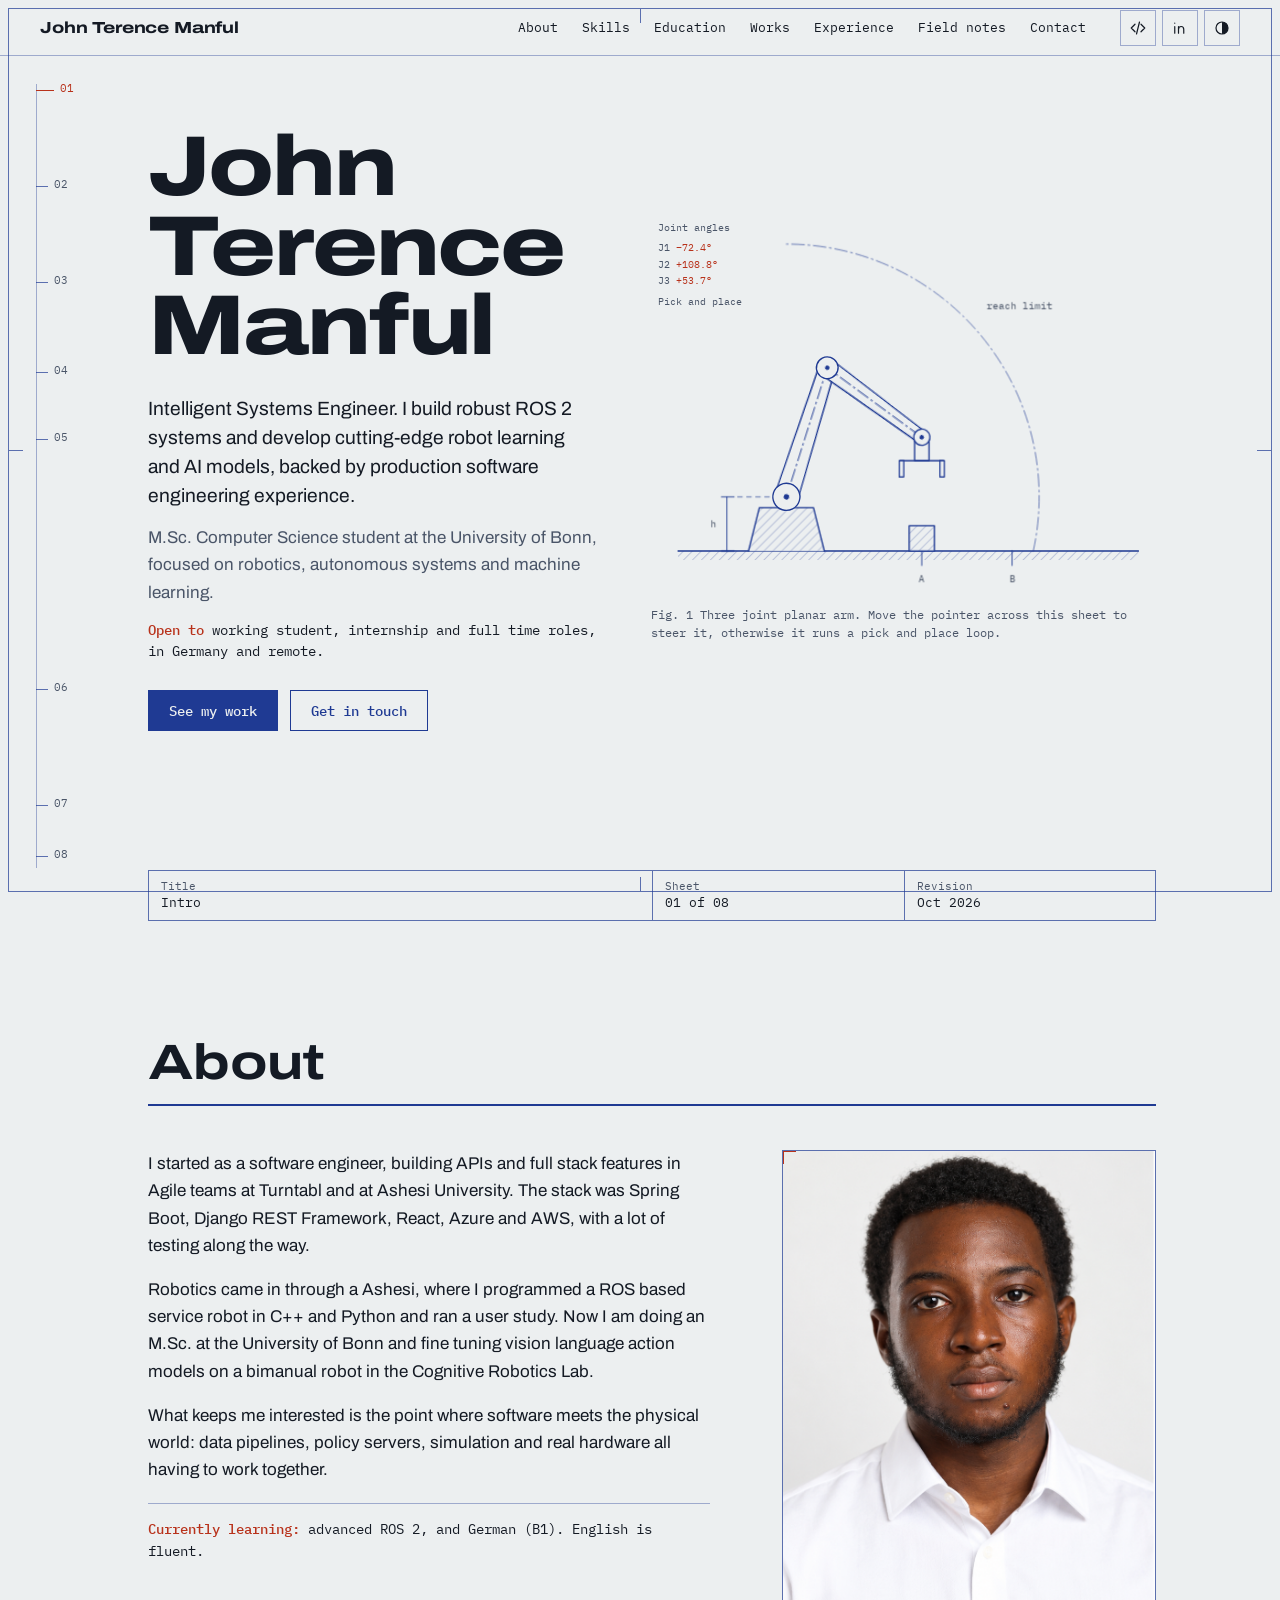
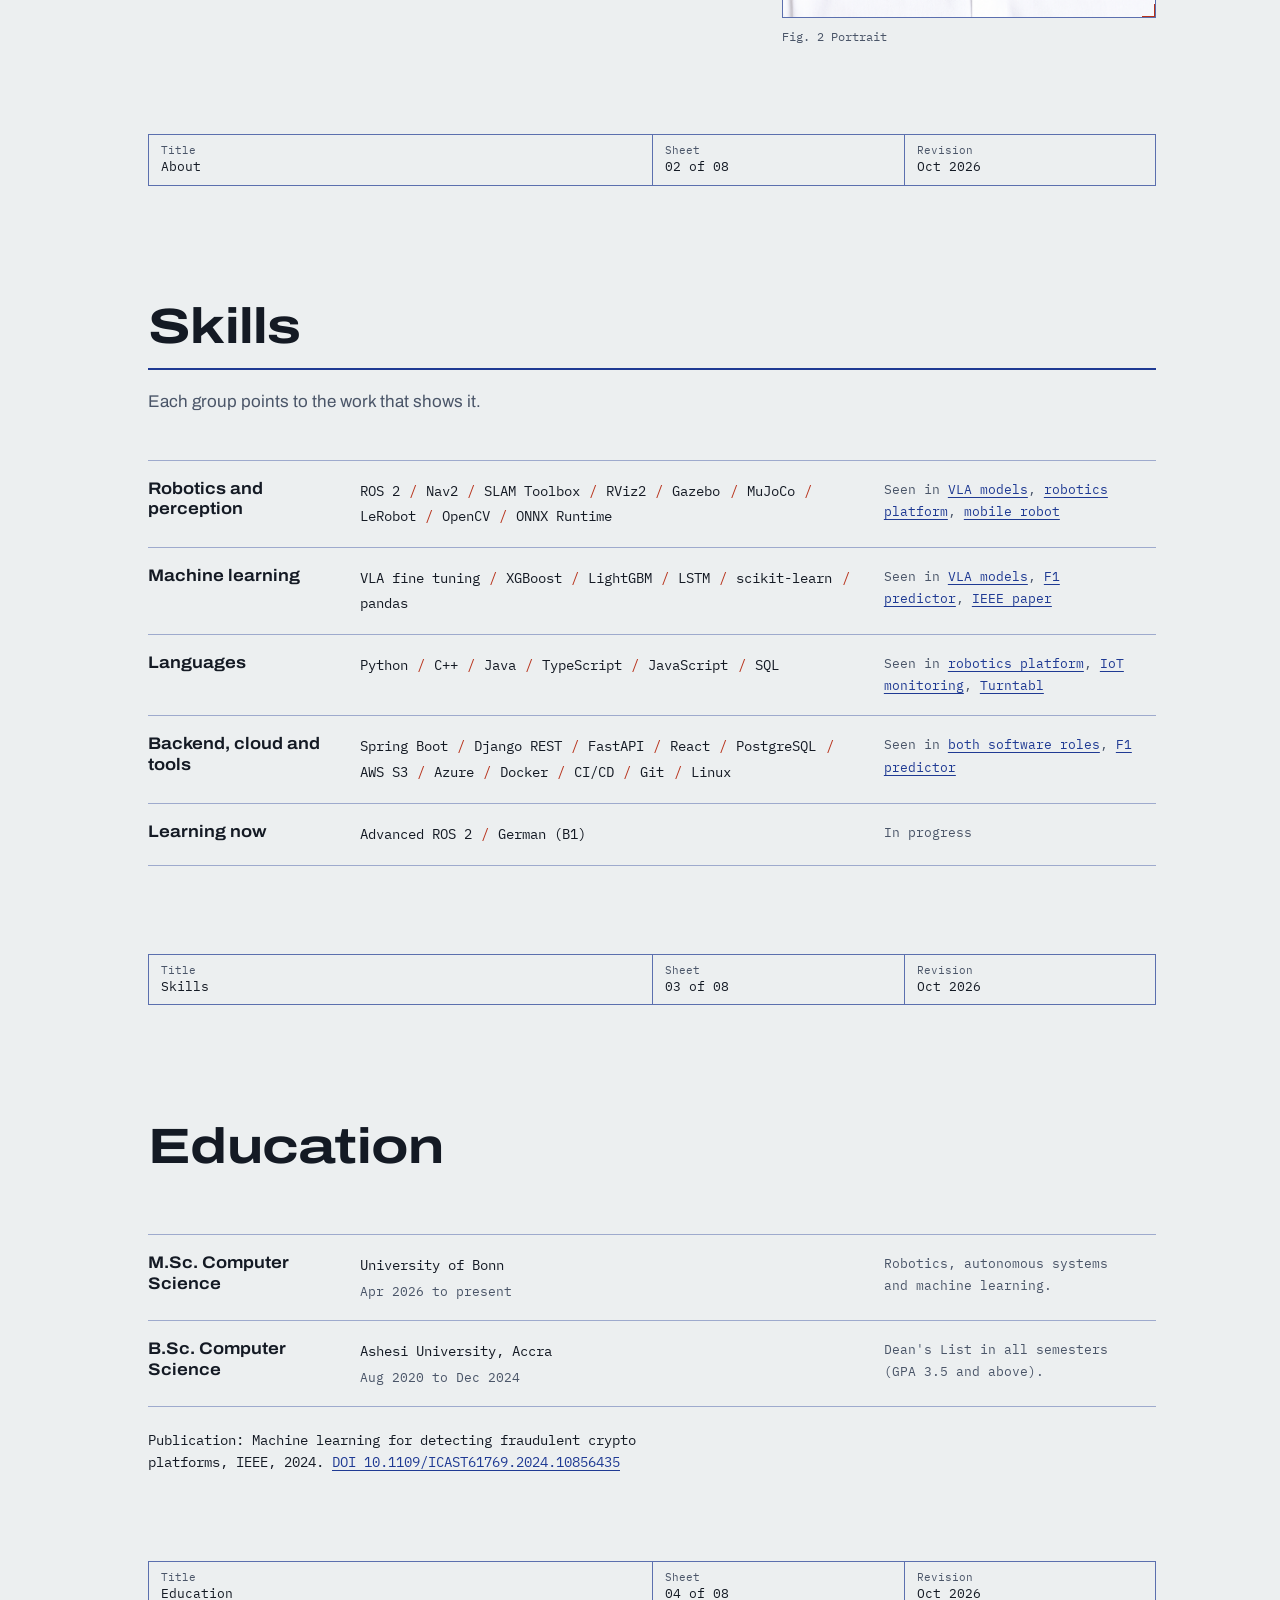
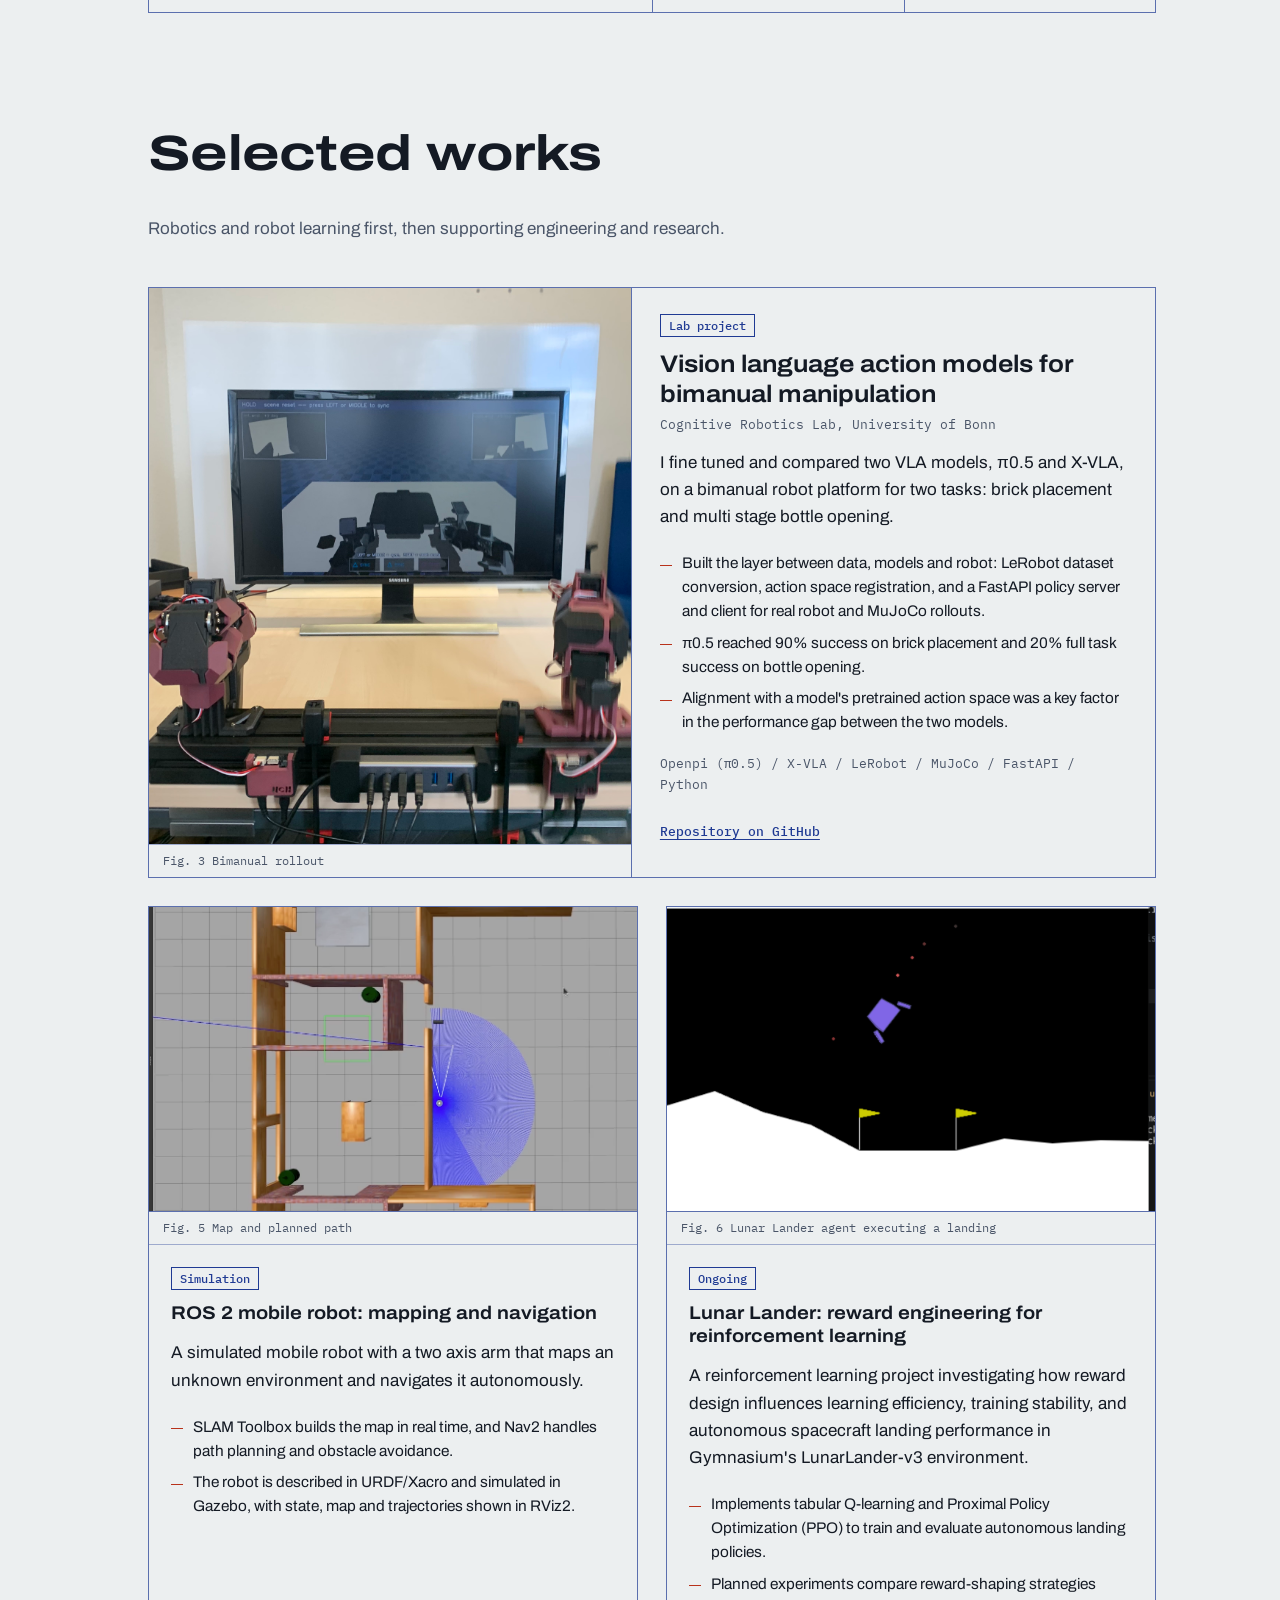
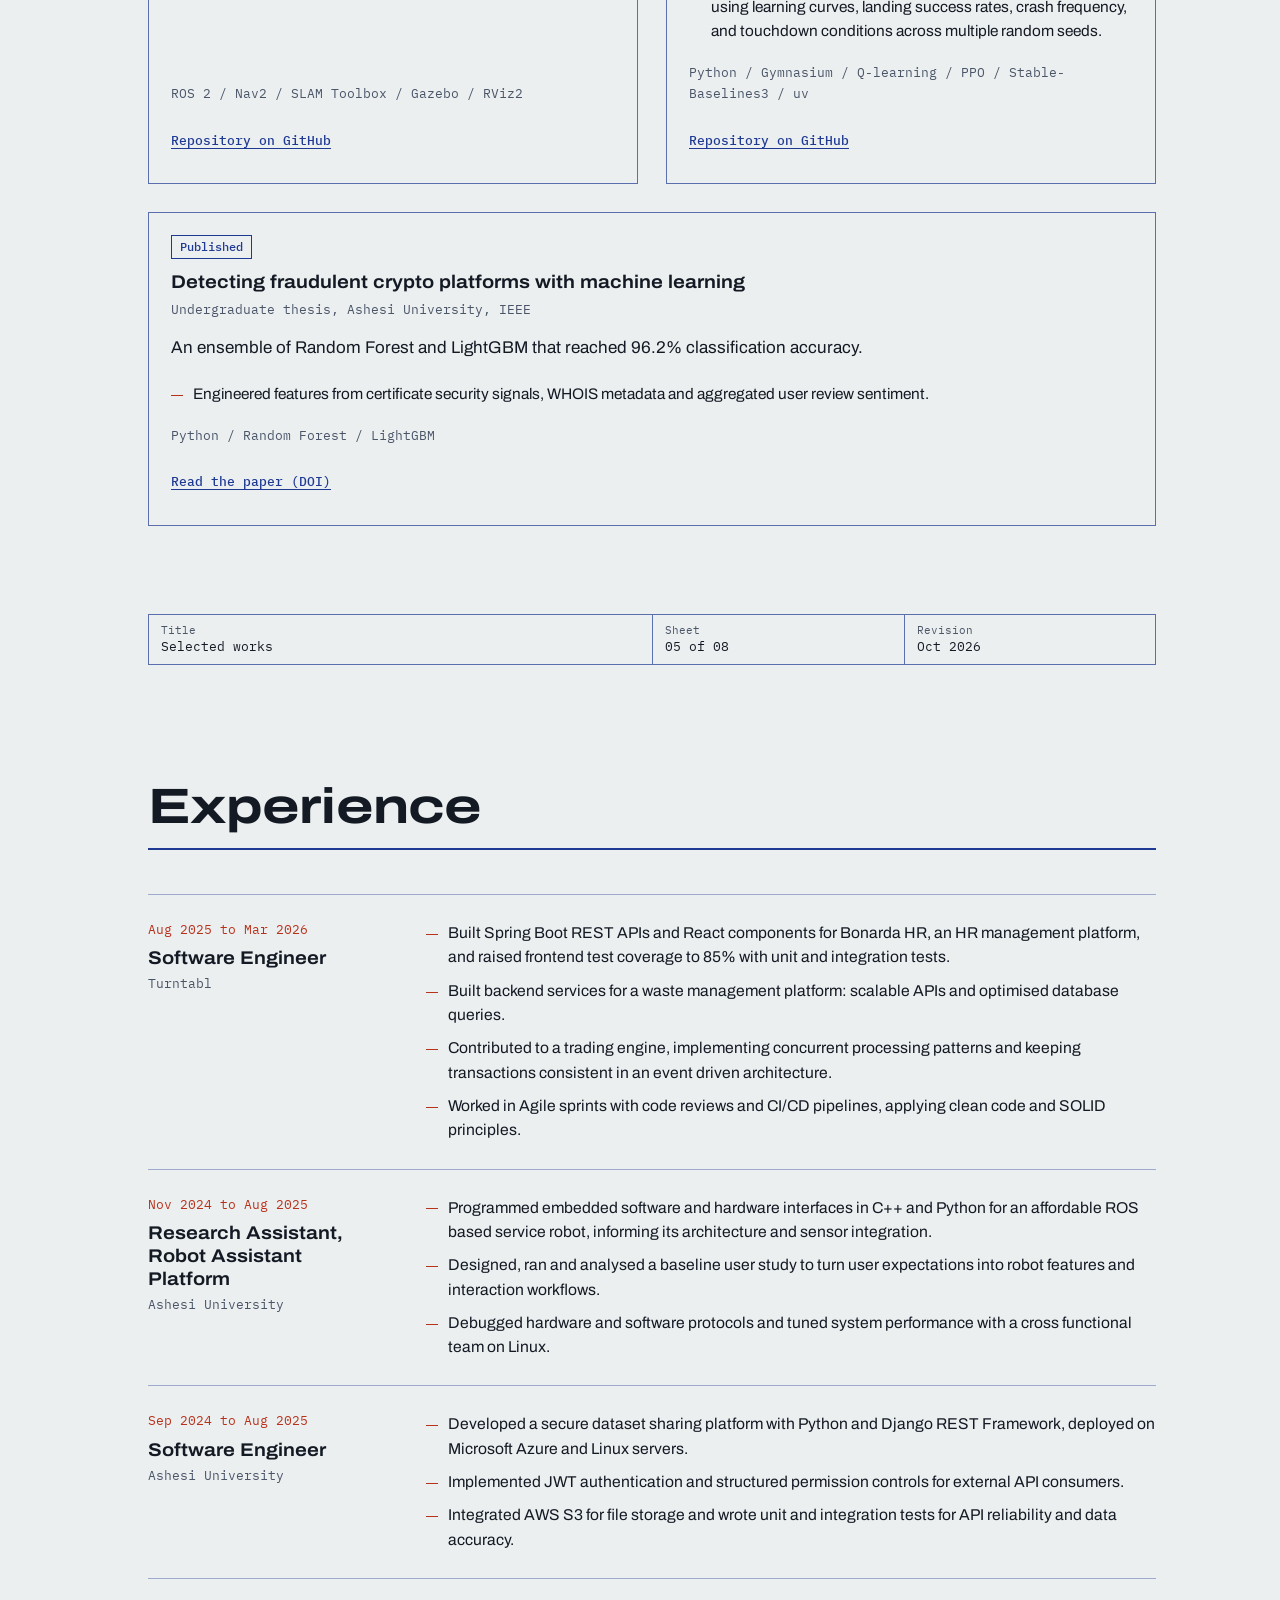
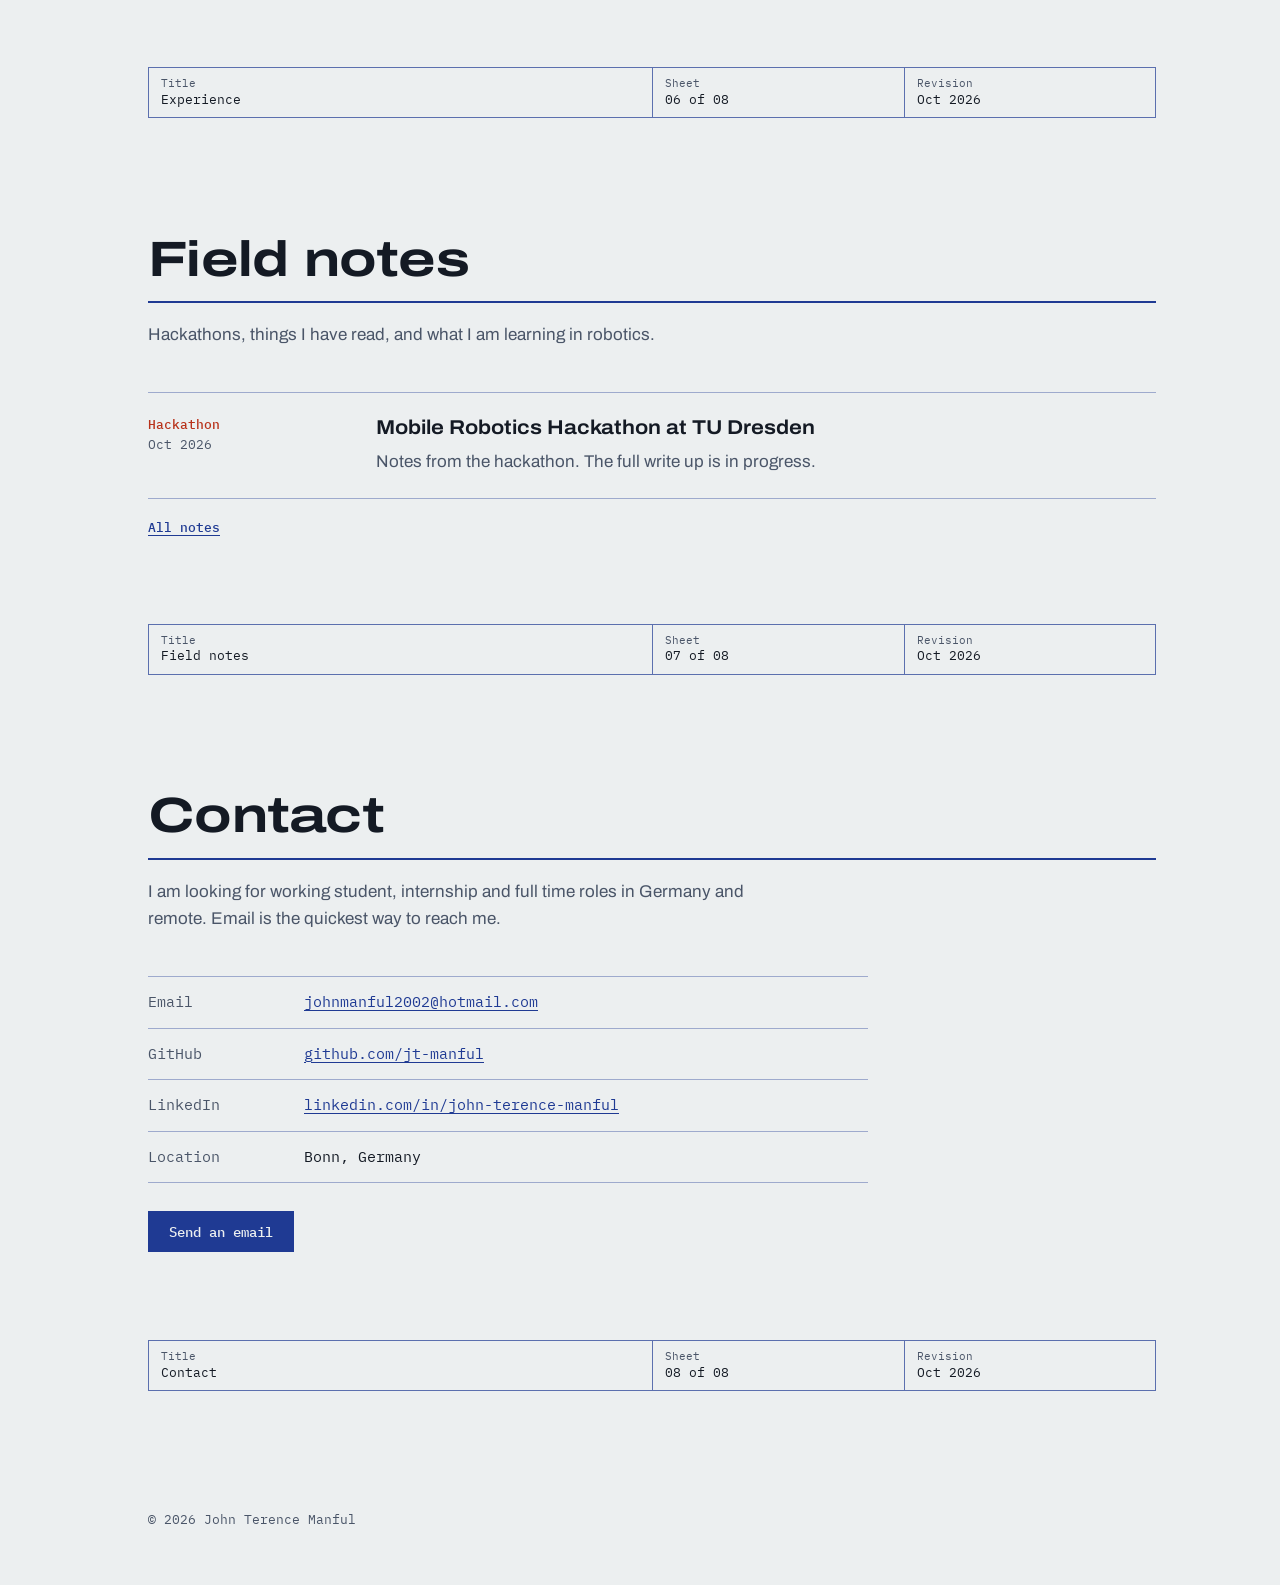
==== index.html @ 6f0b3af7 "Add field notes and related resources - Create index.html for field notes overview - Add tu-dresden-" ====
<!doctype html>
<html lang="en">
<head>
  <meta charset="utf-8">
  <meta name="viewport" content="width=device-width, initial-scale=1">
  <title>John Terence Manful | Software engineer moving into robotics</title>
  <meta name="description" content="Software engineer moving into robotics: ROS 2, robot learning and production backends. M.Sc. Computer Science student at the University of Bonn.">
  <meta name="author" content="John Terence Manful">
  <meta name="color-scheme" content="light dark">
  <meta name="theme-color" content="#ECEFF0" media="(prefers-color-scheme: light)">
  <meta name="theme-color" content="#0C2A4D" media="(prefers-color-scheme: dark)">
  <link rel="canonical" href="https://jt-manful.github.io/">

  <meta property="og:type" content="website">
  <meta property="og:site_name" content="John Terence Manful">
  <meta property="og:title" content="John Terence Manful | Software engineer moving into robotics">
  <meta property="og:description" content="ROS 2, robot learning and production backends. M.Sc. Computer Science student at the University of Bonn. Open to working student, internship and full time roles.">
  <meta property="og:url" content="https://jt-manful.github.io/">
  <meta property="og:image" content="https://jt-manful.github.io/assets/img/og-image.png">
  <meta property="og:image:width" content="1200">
  <meta property="og:image:height" content="630">
  <meta property="og:image:alt" content="John Terence Manful: software engineer moving into robotics, drawn as a blueprint sheet with a robot arm">
  <meta name="twitter:card" content="summary_large_image">

  <link rel="icon" href="assets/img/favicon.svg" type="image/svg+xml">
  <link rel="apple-touch-icon" href="assets/img/apple-touch-icon.png">
  <link rel="preload" href="assets/fonts/archivo-var.woff2" as="font" type="font/woff2" crossorigin>
  <link rel="preload" href="assets/fonts/plex-mono-400.woff2" as="font" type="font/woff2" crossorigin>
  <link rel="stylesheet" href="assets/css/styles.css">

  <script>
    /* Runs before first paint: apply the saved theme and flag that JavaScript is available. */
    (function () {
      var r = document.documentElement;
      r.classList.add('js');
      try {
        var t = localStorage.getItem('theme');
        if (t === 'light' || t === 'dark') r.setAttribute('data-theme', t);
      } catch (e) {}
    })();
  </script>

  <script type="application/ld+json">
  {
    "@context": "https://schema.org",
    "@type": "Person",
    "name": "John Terence Manful",
    "url": "https://jt-manful.github.io/",
    "jobTitle": "Software engineer",
    "affiliation": { "@type": "CollegeOrUniversity", "name": "University of Bonn" },
    "sameAs": [
      "https://github.com/jt-manful",
      "https://www.linkedin.com/in/john-terence-manful"
    ]
  }
  </script>
</head>
<body>
  <a class="skip-link" href="#main">Skip to content</a>

  <!-- Drawing sheet border with centring marks -->
  <div class="frame" aria-hidden="true"><i></i><i></i><i></i><i></i></div>

  <header class="site-header" id="site-header">
    <div class="header-inner">
      <a class="brand" href="#top">John Terence Manful</a>

      <nav class="nav" id="site-nav" aria-label="Main">
        <a href="#about">About</a>
        <a href="#skills">Skills</a>
        <a href="#education">Education</a>
        <a href="#works">Works</a>
        <a href="#experience">Experience</a>
        <a href="#notes">Field notes</a>
        <a href="#contact">Contact</a>
      </nav>

      <div class="header-tools">
        <a class="icon-btn" href="https://github.com/jt-manful" aria-label="GitHub profile" title="GitHub">
          <svg viewBox="0 0 24 24" aria-hidden="true"><path d="M8 7l-5 5 5 5M16 7l5 5-5 5M14 4l-4 16"/></svg>
        </a>
        <a class="icon-btn" href="https://www.linkedin.com/in/john-terence-manful" aria-label="LinkedIn profile" title="LinkedIn">
          <svg viewBox="0 0 24 24" aria-hidden="true"><path d="M5 10v9M5 5.5v.01M10 19v-9M10 14c0-2.5 1.6-4 3.6-4S17 11.4 17 14v5"/></svg>
        </a>
        <button class="icon-btn theme-btn" type="button" data-theme-toggle aria-label="Switch theme" title="Switch theme">
          <svg viewBox="0 0 24 24" aria-hidden="true"><circle cx="12" cy="12" r="8"/><path class="solid" d="M12 4a8 8 0 0 1 0 16z"/></svg>
        </button>
        <button class="icon-btn menu-btn" type="button" data-menu-toggle aria-controls="site-nav" aria-expanded="false" aria-label="Menu">
          <svg viewBox="0 0 24 24" aria-hidden="true"><path d="M4 7h16M4 12h16M4 17h16"/></svg>
        </button>
      </div>
    </div>
  </header>

  <!-- Scroll progress. Ticks are added by main.js, one per sheet. -->
  <div class="progress" aria-hidden="true"><span class="progress-fill"></span></div>

  <div class="wrap">
    <main id="main">

      <!-- ===================== SHEET 01: INTRO ===================== -->
      <section class="sheet hero" id="top" aria-labelledby="intro-h" data-sheet="Intro">
        <div class="hero-copy">
          <h1 id="intro-h"><span>John</span><span>Terence</span><span>Manful</span></h1>
          <p class="lead">Intelligent Systems Engineer. I build robust ROS 2 systems and develop cutting-edge robot learning and AI models, backed by production software engineering experience.</p>
          <p class="meta">M.Sc. Computer Science student at the University of Bonn, focused on robotics, autonomous systems and machine learning.</p>
          <p class="availability"><strong>Open to</strong> working student, internship and full time roles, in Germany and remote.</p>
          <div class="btn-row">
            <a class="btn btn-primary" href="#works"><span>See my work</span></a>
            <a class="btn btn-secondary" href="#contact"><span>Get in touch</span></a>
          </div>
        </div>

        <figure class="arm-fig">
          <svg class="arm" data-arm viewBox="0 50 560 420" role="img" aria-labelledby="arm-title">
            <title id="arm-title">Line drawing of a three joint robot arm picking up a small block and placing it a short distance away</title>
            <defs>
              <pattern id="hatch" width="7" height="7" patternUnits="userSpaceOnUse" patternTransform="rotate(45)">
                <line x1="0" y1="0" x2="0" y2="7" class="hatchline"/>
              </pattern>
            </defs>

            <!-- ground and base -->
            <path class="ln draw" pathLength="1" style="--d:.0s" d="M30 420 H540"/>
            <rect class="hatchfill fade" style="--d:1.2s" x="30" y="420" width="510" height="10"/>
            <path class="ln fillbg draw" pathLength="1" style="--d:.2s" d="M108 420 L120 372 L180 372 L192 420"/>
            <path class="hatchfill fade" style="--d:1.2s" d="M108 420 L120 372 L180 372 L192 420 Z"/>

            <!-- dimensions: joint height, reach limit, pick and place marks -->
            <g class="fade" style="--d:1.3s">
              <path class="ln thin" d="M84 360 V420 M78 360 H92 M78 420 H92"/>
              <path class="ln thin dash" d="M96 360 H134"/>
              <text x="72" y="394" text-anchor="end">h</text>
              <path class="ln thin dashdot" d="M423.5 420 A280 280 0 0 0 150 80"/>
              <text x="372" y="152">reach limit</text>
              <path class="ln thin" d="M300 420 V436 M400 420 V436"/>
              <text x="300" y="454" text-anchor="middle">A</text>
              <text x="400" y="454" text-anchor="middle">B</text>
            </g>

            <!-- the block being moved -->
            <g id="block" class="fade" style="--d:1.2s" transform="translate(300 406)">
              <rect class="ln fillbg" x="-14" y="-14" width="28" height="28"/>
              <rect class="hatchfill" x="-14" y="-14" width="28" height="28"/>
            </g>

            <!-- the arm: joint 1 at the base, joint 2 at the elbow, joint 3 at the wrist -->
            <g id="j1" transform="translate(150 360) rotate(-72.44)">
              <path class="ln fillbg draw" pathLength="1" style="--d:.5s" d="M0 -13 L150 -9 L150 9 L0 13 Z"/>
              <path class="ln thin dashdot fade" style="--d:1.3s" d="M-6 0 H156"/>
              <g id="j2" transform="translate(150 0) rotate(108.76)">
                <path class="ln fillbg draw" pathLength="1" style="--d:.8s" d="M0 -10 L130 -7 L130 7 L0 10 Z"/>
                <path class="ln thin dashdot fade" style="--d:1.3s" d="M-6 0 H136"/>
                <g id="j3" transform="translate(130 0) rotate(53.67)">
                  <path class="ln fillbg draw" pathLength="1" style="--d:1.0s" d="M0 -8 L26 -8 L26 8 L0 8 Z"/>
                  <path class="ln draw" pathLength="1" style="--d:1.1s" d="M26 -24 V24"/>
                  <g id="finger-l" class="fade" style="--d:1.2s" transform="translate(26 -20)"><path class="ln fillbg" d="M0 -5 H18 V0 H0 Z"/></g>
                  <g id="finger-r" class="fade" style="--d:1.2s" transform="translate(26 20)"><path class="ln fillbg" d="M0 0 H18 V5 H0 Z"/></g>
                </g>
                <circle class="ln fillbg draw" pathLength="1" style="--d:1.0s" cx="130" cy="0" r="9"/>
                <circle class="pinhead fade" style="--d:1.3s" cx="130" cy="0" r="2.5" fill="currentColor"/>
              </g>
              <circle class="ln fillbg draw" pathLength="1" style="--d:.9s" cx="150" cy="0" r="12"/>
              <circle class="pinhead fade" style="--d:1.3s" cx="150" cy="0" r="2.5" fill="currentColor"/>
              <circle class="ln fillbg draw" pathLength="1" style="--d:.6s" cx="0" cy="0" r="15"/>
              <circle class="pinhead fade" style="--d:1.3s" cx="0" cy="0" r="3" fill="currentColor"/>
            </g>

            <!-- pointer target, shown only while the arm follows the pointer -->
            <g id="target" transform="translate(300 330)">
              <circle class="ln" r="7"/>
              <path class="ln" d="M-14 0 H-4 M4 0 H14 M0 -14 V-4 M0 4 V14"/>
            </g>

            <!-- live joint angle readout -->
            <g class="fade" style="--d:1.5s">
              <text x="8" y="66">Joint angles</text>
              <text x="8" y="88">J1 <tspan class="val" id="r1">&#8722;72.4&#176;</tspan></text>
              <text x="8" y="106">J2 <tspan class="val" id="r2">+108.8&#176;</tspan></text>
              <text x="8" y="124">J3 <tspan class="val" id="r3">+53.7&#176;</tspan></text>
              <text x="8" y="148" id="rmode">Pick and place</text>
            </g>
          </svg>
          <figcaption>Fig. 1 Three joint planar arm. Move the pointer across this sheet to steer it, otherwise it runs a pick and place loop.</figcaption>
        </figure>

        <div class="titleblock" aria-hidden="true" style="grid-column:1 / -1">
          <div><small>Title</small>Intro</div><div><small>Sheet</small>01 of 08</div><div><small>Revision</small>Oct 2026</div>
        </div>
      </section>

      <!-- ===================== SHEET 02: ABOUT ===================== -->
      <section class="sheet" id="about" aria-labelledby="about-h" data-sheet="About">
        <div class="sheet-head"><h2 id="about-h">About</h2></div>
        <div class="about-grid">
          <div class="about-text">
            <!-- TODO: read these paragraphs aloud and rewrite anything that does not sound like you. -->
            <p>I started as a software engineer, building APIs and full stack features in Agile teams at Turntabl and at Ashesi University. The stack was Spring Boot, Django REST Framework, React, Azure and AWS, with a lot of testing along the way.</p>
            <p>Robotics came in through a Ashesi, where I programmed a ROS based service robot in C++ and Python and ran a user study. Now I am doing an M.Sc. at the University of Bonn and fine tuning vision language action models on a bimanual robot in the Cognitive Robotics Lab.</p>
            <p>What keeps me interested is the point where software meets the physical world: data pipelines, policy servers, simulation and real hardware all having to work together.</p>
            <p class="learning"><strong>Currently learning:</strong> advanced ROS 2, and German (B1). English is fluent.</p>
          </div>
          <figure class="fig portrait">
            <div class="fig-frame">
              <svg class="ph" aria-hidden="true" preserveAspectRatio="none" viewBox="0 0 100 125"><line x1="0" y1="0" x2="100" y2="125" vector-effect="non-scaling-stroke"/><line x1="100" y1="0" x2="0" y2="125" vector-effect="non-scaling-stroke"/></svg>
              <span class="ph-label">Photo pending</span>
              <!-- TODO: add your photo at assets/img/portrait.jpg (about 800x1000) and write a real alt text. -->
              <img src="assets/media/profile.png" alt="Portrait of John Terence Manful" width="800" height="1000" loading="lazy" onerror="this.classList.add('is-missing')">
            </div>
            <figcaption class="fig-cap">Fig. 2 Portrait</figcaption>
          </figure>
        </div>
        <div class="titleblock" aria-hidden="true">
          <div><small>Title</small>About</div><div><small>Sheet</small>02 of 08</div><div><small>Revision</small>Oct 2026</div>
        </div>
      </section>

      <!-- ===================== SHEET 03: SKILLS ===================== -->
      <section class="sheet" id="skills" aria-labelledby="skills-h" data-sheet="Skills">
        <div class="sheet-head">
          <h2 id="skills-h">Skills</h2>
          <p class="lede">Each group points to the work that shows it.</p>
        </div>
        <!-- TODO: Redis, microservices, Azure IoT and AWS IoT are on your CV but not tied to a project here. Add them back once you can point to where you used them. -->
        <table class="table">
          <caption class="visually-hidden">Skills grouped by area, with the projects that show them</caption>
          <thead class="visually-hidden"><tr><th scope="col">Area</th><th scope="col">Skills</th><th scope="col">Seen in</th></tr></thead>
          <tbody>
            <tr>
              <th scope="row"><h3>Robotics and perception</h3></th>
              <td class="items"><ul class="slashes"><li>ROS 2</li><li>Nav2</li><li>SLAM Toolbox</li><li>RViz2</li><li>Gazebo</li><li>MuJoCo</li><li>LeRobot</li><li>OpenCV</li><li>ONNX Runtime</li></ul></td>
              <td class="seen">Seen in <a href="#work-vla">VLA models</a>, <a href="#work-platform">robotics platform</a>, <a href="#work-nav">mobile robot</a></td>
            </tr>
            <tr>
              <th scope="row"><h3>Machine learning</h3></th>
              <td class="items"><ul class="slashes"><li>VLA fine tuning</li><li>XGBoost</li><li>LightGBM</li><li>LSTM</li><li>scikit-learn</li><li>pandas</li></ul></td>
              <td class="seen">Seen in <a href="#work-vla">VLA models</a>, <a href="#work-f1">F1 predictor</a>, <a href="#work-paper">IEEE paper</a></td>
            </tr>
            <tr>
              <th scope="row"><h3>Languages</h3></th>
              <td class="items"><ul class="slashes"><li>Python</li><li>C++</li><li>Java</li><li>TypeScript</li><li>JavaScript</li><li>SQL</li></ul></td>
              <td class="seen">Seen in <a href="#work-platform">robotics platform</a>, <a href="#work-iot">IoT monitoring</a>, <a href="#experience">Turntabl</a></td>
            </tr>
            <tr>
              <th scope="row"><h3>Backend, cloud and tools</h3></th>
              <td class="items"><ul class="slashes"><li>Spring Boot</li><li>Django REST</li><li>FastAPI</li><li>React</li><li>PostgreSQL</li><li>AWS S3</li><li>Azure</li><li>Docker</li><li>CI/CD</li><li>Git</li><li>Linux</li></ul></td>
              <td class="seen">Seen in <a href="#experience">both software roles</a>, <a href="#work-f1">F1 predictor</a></td>
            </tr>
            <tr>
              <th scope="row"><h3>Learning now</h3></th>
              <td class="items"><ul class="slashes"><li>Advanced ROS 2</li><li>German (B1)</li></ul></td>
              <td class="seen">In progress</td>
            </tr>
          </tbody>
        </table>
        <div class="titleblock" aria-hidden="true">
          <div><small>Title</small>Skills</div><div><small>Sheet</small>03 of 08</div><div><small>Revision</small>Oct 2026</div>
        </div>
      </section>

      <!-- ===================== SHEET 04: EDUCATION ===================== -->
      <section class="sheet" id="education" aria-labelledby="edu-h" data-sheet="Education">
        <div class="sheet-head"><h2 id="edu-h">Education</h2></div>
        <table class="table">
          <caption class="visually-hidden">Degrees, institutions and dates</caption>
          <thead class="visually-hidden"><tr><th scope="col">Degree</th><th scope="col">Institution and dates</th><th scope="col">Detail</th></tr></thead>
          <tbody>
            <tr>
              <th scope="row"><h3>M.Sc. Computer Science</h3></th>
              <td class="items">University of Bonn<p class="sub">Apr 2026 to present</p></td>
              <td class="seen">Robotics, autonomous systems and machine learning.</td>
            </tr>
            <tr>
              <th scope="row"><h3>B.Sc. Computer Science</h3></th>
              <td class="items">Ashesi University, Accra<p class="sub">Aug 2020 to Dec 2024</p></td>
              <td class="seen">Dean's List in all semesters (GPA 3.5 and above).</td>
            </tr>
          </tbody>
        </table>
        <!-- TODO: confirm the year and the exact paper title; the DOI looks like an IEEE conference paper (ICAST 2024) while the CV says journal. -->
        <p class="table-note">Publication: Machine learning for detecting fraudulent crypto platforms, IEEE, 2024. <a href="https://doi.org/10.1109/ICAST61769.2024.10856435">DOI 10.1109/ICAST61769.2024.10856435</a></p>
        <div class="titleblock" aria-hidden="true">
          <div><small>Title</small>Education</div><div><small>Sheet</small>04 of 08</div><div><small>Revision</small>Oct 2026</div>
        </div>
      </section>

      <!-- ===================== SHEET 05: SELECTED WORKS ===================== -->
      <section class="sheet" id="works" aria-labelledby="works-h" data-sheet="Works">
        <div class="sheet-head">
          <h2 id="works-h">Selected works</h2>
          <p class="lede">Robotics and robot learning first, then supporting engineering and research.</p>
        </div>

        <div class="works">

          <!-- Fig. 3: VLA project (featured) -->
          <article class="card card--featured" id="work-vla">
            <figure class="fig">
              <div class="fig-frame">
                <svg class="ph" aria-hidden="true" preserveAspectRatio="none" viewBox="0 0 160 100"><line x1="0" y1="0" x2="160" y2="100" vector-effect="non-scaling-stroke"/><line x1="160" y1="0" x2="0" y2="100" vector-effect="non-scaling-stroke"/></svg>
              <span class="ph-label">Image pending</span>
                <!-- TODO: add assets/media/vla-cover.jpg (1600x1000), a photo or frame from a rollout. -->
                <img src="assets/media/setup.jpeg" alt="Bimanual robot manipulating objects during a policy rollout" width="1600" height="1000" loading="lazy" onerror="this.classList.add('is-missing')">
              </div>
              <figcaption class="fig-cap">Fig. 3 Bimanual rollout</figcaption>
            </figure>
            <div class="card-body">
              <span class="status">Lab project</span> <!-- TODO: change to Completed or Ongoing once you have decided -->
              <h3>Vision language action models for bimanual manipulation</h3>
              <p class="context">Cognitive Robotics Lab, University of Bonn</p>
              <p class="summary">I fine tuned and compared two VLA models, π0.5 and X-VLA, on a bimanual robot platform for two tasks: brick placement and multi stage bottle opening.</p>
              <ul class="facts">
                <li>Built the layer between data, models and robot: LeRobot dataset conversion, action space registration, and a FastAPI policy server and client for real robot and MuJoCo rollouts.</li>
                <!-- TODO: add the number of trials behind these success rates; a technical reader will ask. -->
                <li>π0.5 reached 90% success on brick placement and 20% full task success on bottle opening.</li>
                <li>Alignment with a model's pretrained action space was a key factor in the performance gap between the two models.</li>
              </ul>
              <p class="tech">Openpi (π0.5) / X-VLA / LeRobot / MuJoCo / FastAPI / Python</p>
              <p class="links"><a href="https://github.com/jt-manful/vla-for-opening-milk">Repository on GitHub</a></p>
            </div>
          </article>

          <!-- Fig. 4: Autonomous Robotics and AI Platform -->
          <!-- <article class="card" id="work-platform">
            <figure class="fig">
              <div class="fig-frame">
                <svg class="ph" aria-hidden="true" preserveAspectRatio="none" viewBox="0 0 160 100"><line x1="0" y1="0" x2="160" y2="100" vector-effect="non-scaling-stroke"/><line x1="160" y1="0" x2="0" y2="100" vector-effect="non-scaling-stroke"/></svg>
              <span class="ph-label">Image pending</span>
                <img src="assets/media/platform-cover.jpg" alt="Object detections visualised in RViz2" width="1600" height="1000" loading="lazy" onerror="this.classList.add('is-missing')">
              </div>
              <figcaption class="fig-cap">Fig. 4 Detections in RViz2</figcaption>
            </figure>
            <div class="card-body">
              <span class="status">Ongoing</span>
              <h3>Autonomous Robotics and AI Platform</h3>
              <p class="summary">A ROS 2 Jazzy workspace I am growing step by step, from computer vision towards navigation, manipulation and task planning.</p>
              <ul class="facts">
                <li>Perception pipeline combining OpenCV and ONNX Runtime for object detection, publishing standard <code>vision_msgs</code> for downstream nodes.</li>
                <li>Reproducible Docker and dev container setup with colcon, RViz2 and Git.</li>
              </ul>
              <p class="tech">ROS 2 Jazzy / C++ / OpenCV / ONNX Runtime / Docker</p>
              <p class="links"><a href="https://github.com/jt-manful/Automous-Robot-and-AI-Platform">Repository on GitHub</a></p>
            </div>
          </article> -->

          <!-- Fig. 5: ROS 2 mobile robot -->
          <article class="card" id="work-nav">
            <figure class="fig">
              <div class="fig-frame">
                <svg class="ph" aria-hidden="true" preserveAspectRatio="none" viewBox="0 0 160 100"><line x1="0" y1="0" x2="160" y2="100" vector-effect="non-scaling-stroke"/><line x1="160" y1="0" x2="0" y2="100" vector-effect="non-scaling-stroke"/></svg>
              <span class="ph-label">Image pending</span>
                <!-- TODO: add assets/media/nav-sim-cover.jpg, an RViz2 map with a planned path. -->
                <img src="assets/media/nav-sim-cover.jpg" alt="RViz2 showing a map being built and a planned path" width="1600" height="1000" loading="lazy" onerror="this.classList.add('is-missing')">
              </div>
              <figcaption class="fig-cap">Fig. 5 Map and planned path</figcaption>
            </figure>
            <div class="card-body">
              <span class="status">Simulation</span> <!-- TODO: confirm status -->
              <h3>ROS 2 mobile robot: mapping and navigation</h3>
              <p class="summary">A simulated mobile robot with a two axis arm that maps an unknown environment and navigates it autonomously.</p>
              <ul class="facts">
                <li>SLAM Toolbox builds the map in real time, and Nav2 handles path planning and obstacle avoidance.</li>
                <li>The robot is described in URDF/Xacro and simulated in Gazebo, with state, map and trajectories shown in RViz2.</li>
              </ul>
              <p class="tech">ROS 2 / Nav2 / SLAM Toolbox / Gazebo / RViz2</p>
              <p class="links"><a href="https://github.com/jt-manful/ros2-mobile-robot">Repository on GitHub</a></p>
            </div>
          </article>


          <!-- Fig. 6: Lunar Lander reinforcement learning -->
          <article class="card" id="lunar-lander">
            <figure class="fig">
              <div class="fig-frame">
                <video
                  src="assets/media/lunar-lander-landing.mp4"
                  autoplay
                  muted
                  loop
                  playsinline
                  preload="metadata"
                  aria-label="Reinforcement learning agent controlling a lunar lander during a successful landing"
                  poster="assets/media/lunar-lander-cover.png">
                </video>
              </div>
              <figcaption class="fig-cap">
                Fig. 6 Lunar Lander agent executing a landing
              </figcaption>
            </figure>
            <div class="card-body">
              <span class="status">Ongoing</span>
              <h3>Lunar Lander: reward engineering for reinforcement learning</h3>
              <p class="summary">A reinforcement learning project investigating how reward design influences learning efficiency, training stability, and autonomous spacecraft landing performance in Gymnasium's LunarLander-v3 environment.</p>
              <ul class="facts">
                <li>Implements tabular Q-learning and Proximal Policy Optimization (PPO) to train and evaluate autonomous landing policies.</li>
                <li>Planned experiments compare reward-shaping strategies using learning curves, landing success rates, crash frequency, and touchdown conditions across multiple random seeds.</li>
              </ul>
              <p class="tech">Python / Gymnasium / Q-learning / PPO / Stable-Baselines3 / uv</p>
              <p class="links"><a href="https://github.com/jt-manful/lunar-lander">Repository on GitHub</a></p>
            </div>
          </article>


          <!-- Fig. 6: Smart IoT -->
          <!-- <article class="card" id="work-iot">
            <figure class="fig">
              <div class="fig-frame">
                <svg class="ph" aria-hidden="true" preserveAspectRatio="none" viewBox="0 0 160 100"><line x1="0" y1="0" x2="160" y2="100" vector-effect="non-scaling-stroke"/><line x1="160" y1="0" x2="0" y2="100" vector-effect="non-scaling-stroke"/></svg>
              <span class="ph-label">Image pending</span> -->
                <!-- TODO: add assets/media/iot-cover.jpg, a photo of the ESP32 nodes or the web portal. -->
                <!-- <img src="assets/media/iot-cover.jpg" alt="ESP32 sensor nodes and the web management portal" width="1600" height="1000" loading="lazy" onerror="this.classList.add('is-missing')">
              </div>
              <figcaption class="fig-cap">Fig. 6 Sensor nodes and portal</figcaption>
            </figure>
            <div class="card-body">
              <span class="status">Completed</span> -->
               <!-- TODO: confirm status -->
              <!-- <h3>Smart IoT environmental monitoring</h3>
              <p class="context">CS 458 IoT project, Ashesi University</p>
              <p class="summary">Two ESP32 sensor nodes measuring temperature, humidity and light, feeding a telemetry pipeline and a web management portal.</p>
              <ul class="facts">
                <li>Local LCD display, relay controlled fan, and flash memory failover logging on each node.</li>
                <li>Data ingested over both MQTT and HTTP REST into a relational database. The portal supports live telemetry, remote actuator overrides and OTA firmware updates.</li>
                <li>A scikit-learn model forecasts temperature trends, evaluated with mean absolute error.</li>
              </ul>
              <p class="tech">C/C++ / Python / ESP32 / MQTT / SQL / scikit-learn</p>
              <p class="links"><a href="https://github.com/jt-manful/SmartEnvSensorsNet">Repository on GitHub</a></p>
            </div>
          </article> -->

          <!-- Fig. 6: F1 predictor -->
          <!-- <article class="card" id="work-f1">
            <figure class="fig">
              <div class="fig-frame">
                <svg class="ph" aria-hidden="true" preserveAspectRatio="none" viewBox="0 0 160 100"><line x1="0" y1="0" x2="160" y2="100" vector-effect="non-scaling-stroke"/><line x1="160" y1="0" x2="0" y2="100" vector-effect="non-scaling-stroke"/></svg>
              <span class="ph-label">Image pending</span> 
                <img src="assets/media/f1-cover.jpg" alt="Dashboard showing live race order and per driver pit stop probability" width="1600" height="1000" loading="lazy" onerror="this.classList.add('is-missing')">
              </div>
              <figcaption class="fig-cap">Fig. 6 Live dashboard</figcaption>
            </figure>
            <div class="card-body">
              <span class="status status--soon">Code coming soon</span> 
              <h3>F1 live pit stop strategy predictor</h3>
              <p class="summary">A model that estimates each driver's chance of pitting within the next three laps from live telemetry.</p>
              <ul class="facts">
                <li>XGBoost and a lightweight LSTM, using tyre degradation, gaps to other cars and historical track strategy.</li>
                <li>FastAPI backend streaming predictions over WebSockets to a React and Tailwind dashboard with race order, probability bars and a track map.</li>
              </ul>
              <p class="tech">XGBoost / LSTM / FastAPI / WebSockets / React</p>
              <p class="links"><span class="soon">Repository coming soon</span></p>
            </div>
          </article> -->

          <!-- Research (no figure) -->
          <article class="card card--wide" id="work-paper">
                        <div class="card-body">
              <span class="status">Published</span>
              <h3>Detecting fraudulent crypto platforms with machine learning</h3>
              <p class="context">Undergraduate thesis, Ashesi University, IEEE</p> <!-- TODO: confirm conference paper or journal, and add the exact paper title -->
              <p class="summary">An ensemble of Random Forest and LightGBM that reached 96.2% classification accuracy.</p>
              <ul class="facts">
                <li>Engineered features from certificate security signals, WHOIS metadata and aggregated user review sentiment.</li>
              </ul>
              <p class="tech">Python / Random Forest / LightGBM</p>
              <p class="links"><a href="https://doi.org/10.1109/ICAST61769.2024.10856435">Read the paper (DOI)</a></p>
            </div>
          </article>

        </div>
        <div class="titleblock" aria-hidden="true">
          <div><small>Title</small>Selected works</div><div><small>Sheet</small>05 of 08</div><div><small>Revision</small>Oct 2026</div>
        </div>
      </section>

      <!-- ===================== SHEET 06: EXPERIENCE ===================== -->
      <section class="sheet" id="experience" aria-labelledby="exp-h" data-sheet="Experience">
        <div class="sheet-head"><h2 id="exp-h">Experience</h2></div>
        <ol class="rev">
          <li>
            <div>
              <p class="when">Aug 2025 to Mar 2026</p>
              <h3>Software Engineer</h3>
              <p class="org">Turntabl</p>
            </div>
            <ul>
              <li>Built Spring Boot REST APIs and React components for Bonarda HR, an HR management platform, and raised frontend test coverage to 85% with unit and integration tests.</li>
              <li>Built backend services for a waste management platform: scalable APIs and optimised database queries.</li>
              <li>Contributed to a trading engine, implementing concurrent processing patterns and keeping transactions consistent in an event driven architecture.</li>
              <li>Worked in Agile sprints with code reviews and CI/CD pipelines, applying clean code and SOLID principles.</li>
            </ul>
          </li>
          <li>
            <div>
              <p class="when">Nov 2024 to Aug 2025</p>
              <h3>Research Assistant, Robot Assistant Platform</h3>
              <p class="org">Ashesi University</p>
            </div>
            <ul>
              <li>Programmed embedded software and hardware interfaces in C++ and Python for an affordable ROS based service robot, informing its architecture and sensor integration.</li>
              <li>Designed, ran and analysed a baseline user study to turn user expectations into robot features and interaction workflows.</li>
              <li>Debugged hardware and software protocols and tuned system performance with a cross functional team on Linux.</li>
            </ul>
          </li>
          <li>
            <div>
              <p class="when">Sep 2024 to Aug 2025</p>
              <h3>Software Engineer</h3>
              <p class="org">Ashesi University</p>
            </div>
            <ul>
              <li>Developed a secure dataset sharing platform with Python and Django REST Framework, deployed on Microsoft Azure and Linux servers.</li>
              <li>Implemented JWT authentication and structured permission controls for external API consumers.</li>
              <li>Integrated AWS S3 for file storage and wrote unit and integration tests for API reliability and data accuracy.</li>
            </ul>
          </li>
        </ol>
        <div class="titleblock" aria-hidden="true">
          <div><small>Title</small>Experience</div><div><small>Sheet</small>06 of 08</div><div><small>Revision</small>Oct 2026</div>
        </div>
      </section>

      <!-- ===================== SHEET 07: FIELD NOTES ===================== -->
      <section class="sheet" id="notes" aria-labelledby="notes-h" data-sheet="Field notes">
        <div class="sheet-head">
          <h2 id="notes-h">Field notes</h2>
          <p class="lede">Hackathons, things I have read, and what I am learning in robotics.</p>
        </div>
        <!-- To add a note: copy templates/note-template.html to notes/your-note.html, then paste an <li> like the one below
             at the top of this list and at the top of notes/index.html (newest first). Keep this list to three entries. -->
        <ul class="note-list">
          <li>
            <a href="notes/tu-dresden-hackathon.html">
              <div class="note-meta"><strong>Hackathon</strong><time datetime="2026-10">Oct 2026</time></div>
              <div>
                <h3>Mobile Robotics Hackathon at TU Dresden</h3>
                <p>Notes from the hackathon. The full write up is in progress.</p>
              </div>
            </a>
          </li>
        </ul>
        <p class="more-notes"><a href="notes/">All notes</a></p>
        <div class="titleblock" aria-hidden="true">
          <div><small>Title</small>Field notes</div><div><small>Sheet</small>07 of 08</div><div><small>Revision</small>Oct 2026</div>
        </div>
      </section>

      <!-- ===================== SHEET 08: CONTACT ===================== -->
      <section class="sheet" id="contact" aria-labelledby="contact-h" data-sheet="Contact">
        <div class="sheet-head">
          <h2 id="contact-h">Contact</h2>
          <p class="lede">I am looking for working student, internship and full time roles in Germany and remote. Email is the quickest way to reach me.</p>
        </div>
        <!-- TODO: decide which email address should be public (this one, or your university address). -->
        <ul class="contact-list">
          <li><span class="label">Email</span> <a href="mailto:johnmanful2002@hotmail.com">johnmanful2002@hotmail.com</a></li>
          <li><span class="label">GitHub</span> <a href="https://github.com/jt-manful">github.com/jt-manful</a></li>
          <li><span class="label">LinkedIn</span> <a href="https://www.linkedin.com/in/john-terence-manful">linkedin.com/in/john-terence-manful</a></li>
          <li><span class="label">Location</span> <span>Bonn, Germany</span></li>
        </ul>
        <div class="btn-row">
          <a class="btn btn-primary" href="mailto:johnmanful2002@hotmail.com"><span>Send an email</span></a>
        </div>
        <div class="titleblock" aria-hidden="true">
          <div><small>Title</small>Contact</div><div><small>Sheet</small>08 of 08</div><div><small>Revision</small>Oct 2026</div>
        </div>
      </section>

    </main>
  </div>

  <footer class="site-footer">
    <div class="wrap">
      <p>&copy; 2026 John Terence Manful</p>
    </div>
  </footer>

  <script src="assets/js/main.js" defer></script>
</body>
</html>
---- assets/css/styles.css ----
/* ==========================================================================
   Blueprint portfolio. Plain CSS, no build step, no dependencies.
   Light theme = drafting paper with ink blue linework.
   Dark theme  = classic blueprint.
   Edit colours in the two token blocks below; everything else derives from them.
   ========================================================================== */

/* ---------- Fonts (self hosted, see assets/fonts) ---------- */
@font-face {
  font-family: "Archivo";
  src: url("../fonts/archivo-var.woff2") format("woff2");
  font-weight: 100 900;
  font-stretch: 62% 125%;
  font-style: normal;
  font-display: swap;
}
@font-face {
  font-family: "Plex Mono";
  src: url("../fonts/plex-mono-400.woff2") format("woff2");
  font-weight: 400;
  font-style: normal;
  font-display: swap;
}
@font-face {
  font-family: "Plex Mono";
  src: url("../fonts/plex-mono-500.woff2") format("woff2");
  font-weight: 500;
  font-style: normal;
  font-display: swap;
}

/* ---------- Tokens ---------- */
:root {
  /* Light: drafting paper */
  --bg: #ECEFF0;
  --ink: #141A24;
  --muted: #4A5568;
  --line: #1F3A93;
  --accent: #B8321B;
  --on-line: #ECEFF0;

  --hdr: 56px;
  --sans: "Archivo", "Helvetica Neue", Arial, sans-serif;
  --mono: "Plex Mono", "SFMono-Regular", Consolas, "Liberation Mono", monospace;

  color-scheme: light;
}

/* Dark: blueprint. Applied by system preference unless the visitor chose light. */
@media (prefers-color-scheme: dark) {
  :root:not([data-theme="light"]) {
    --bg: #0C2A4D;
    --ink: #E6EEF7;
    --muted: #A3B8CE;
    --line: #8FC1E8;
    --accent: #F2B84B;
    --on-line: #0C2A4D;
    color-scheme: dark;
  }
}
:root[data-theme="dark"] {
  --bg: #0C2A4D;
  --ink: #E6EEF7;
  --muted: #A3B8CE;
  --line: #8FC1E8;
  --accent: #F2B84B;
  --on-line: #0C2A4D;
  color-scheme: dark;
}

/* Derived from the tokens above */
:root {
  --rule: color-mix(in srgb, var(--line) 38%, transparent);
  --rule-strong: color-mix(in srgb, var(--line) 70%, transparent);
  --grid: color-mix(in srgb, var(--line) 8%, transparent);
  --grid-major: color-mix(in srgb, var(--line) 15%, transparent);
}

/* ---------- Base ---------- */
*, *::before, *::after { box-sizing: border-box; }

html {
  background: var(--bg);
  scroll-behavior: smooth;
  scroll-padding-top: calc(var(--hdr) + 24px);
  -webkit-text-size-adjust: 100%;
}
body {
  margin: 0;
  color: var(--ink);
  font: 400 17px/1.6 var(--sans);
  font-stretch: 100%;
  -webkit-font-smoothing: antialiased;
  text-rendering: optimizeLegibility;
}

/* The drafting grid: a fine 24px grid with a stronger line every 120px */
/* body::before {
  content: "";
  position: fixed;
  inset: 0;
  z-index: -1;
  pointer-events: none;
  background-image:
    linear-gradient(var(--grid-major) 1px, transparent 1px),
    linear-gradient(90deg, var(--grid-major) 1px, transparent 1px),
    linear-gradient(var(--grid) 1px, transparent 1px),
    linear-gradient(90deg, var(--grid) 1px, transparent 1px);
  background-size: 120px 120px, 120px 120px, 24px 24px, 24px 24px;
} */

img, svg { max-width: 100%; }
p { margin: 0 0 1em; }
ul, ol { margin: 0; padding: 0; list-style: none; }
code { font: 400 .88em var(--mono); }

a {
  color: var(--line);
  text-decoration-thickness: 1px;
  text-underline-offset: .22em;
}
a:hover { color: var(--accent); }

:focus-visible {
  outline: 2px solid var(--accent);
  outline-offset: 3px;
}

h1, h2, h3 { margin: 0; font-family: var(--sans); color: var(--ink); }
h1 {
  font-size: clamp(2.9rem, 7.4vw, 5.3rem);
  font-weight: 800;
  font-stretch: 125%;
  line-height: .94;
  letter-spacing: -.025em;
}
h1 span { display: block; }
h2 {
  font-size: clamp(2rem, 4.4vw, 3.1rem);
  font-weight: 700;
  font-stretch: 125%;
  line-height: 1.04;
  letter-spacing: -.015em;
}
h3 {
  font-size: 1.15rem;
  font-weight: 650;
  font-stretch: 110%;
  line-height: 1.25;
}

.skip-link {
  position: absolute;
  left: 12px;
  top: -80px;
  z-index: 100;
  padding: 10px 14px;
  background: var(--line);
  color: var(--on-line);
  font: 500 14px var(--mono);
}
.skip-link:focus { top: 12px; color: var(--on-line); }

.visually-hidden {
  position: absolute !important;
  width: 1px; height: 1px;
  overflow: hidden;
  clip: rect(0 0 0 0);
  white-space: nowrap;
}

/* Brief colour crossfade when the theme is switched */
html.theme-fade, html.theme-fade * {
  transition: background-color .2s, color .2s, border-color .2s, fill .2s, stroke .2s !important;
}

/* ---------- Drawing sheet frame ---------- */
.frame {
  position: fixed;
  inset: 8px;
  z-index: 60;
  pointer-events: none;
  border: 1px solid var(--rule-strong);
}
.frame i {
  position: absolute;
  background: var(--rule-strong);
}
/* centring marks at the middle of each edge, as on a drawing sheet */
.frame i:nth-child(1) { top: 0; left: 50%; width: 1px; height: 14px; }
.frame i:nth-child(2) { bottom: 0; left: 50%; width: 1px; height: 14px; }
.frame i:nth-child(3) { left: 0; top: 50%; height: 1px; width: 14px; }
.frame i:nth-child(4) { right: 0; top: 50%; height: 1px; width: 14px; }

/* ---------- Header ---------- */
.site-header {
  position: sticky;
  top: 0;
  z-index: 50;
  height: var(--hdr);
  background: var(--bg);
  border-bottom: 1px solid var(--rule);
}
.header-inner {
  height: 100%;
  display: flex;
  align-items: center;
  gap: 24px;
  padding-inline: clamp(24px, 4vw, 40px);
}
.brand {
  color: var(--ink);
  font-weight: 750;
  font-stretch: 125%;
  font-size: 1rem;
  letter-spacing: -.01em;
  text-decoration: none;
  white-space: nowrap;
}
.brand:hover { color: var(--line); }

.nav {
  display: flex;
  gap: 4px;
  margin-left: auto;
}
.nav a {
  position: relative;
  padding: 8px 10px;
  color: var(--ink);
  font: 400 13px/1 var(--mono);
  text-decoration: none;
}
.nav a::after {
  content: "";
  position: absolute;
  left: 10px; right: 10px; bottom: 2px;
  height: 1px;
  background: var(--accent);
  transform: scaleX(0);
  transform-origin: left;
  transition: transform .18s ease-out;
}
.nav a:hover { color: var(--ink); }
.nav a:hover::after,
.nav a[aria-current="true"]::after { transform: scaleX(1); }
.nav a[aria-current="true"] { color: var(--accent); }

.header-tools { display: flex; gap: 6px; }
.icon-btn {
  display: inline-grid;
  place-items: center;
  width: 36px; height: 36px;
  padding: 0;
  color: var(--ink);
  background: transparent;
  border: 1px solid var(--rule);
  cursor: pointer;
}
.icon-btn:hover { color: var(--accent); border-color: var(--accent); }
.icon-btn svg {
  width: 18px; height: 18px;
  fill: none; stroke: currentColor; stroke-width: 1.6;
  stroke-linecap: round; stroke-linejoin: round;
}
.icon-btn svg .solid { fill: currentColor; stroke: none; }
.menu-btn { display: none; }

/* ---------- Scroll progress (the spine) ---------- */
.progress {
  position: fixed;
  z-index: 45;
  pointer-events: none;
  --p: 0;
}
.progress-fill { position: absolute; background: var(--accent); }
.progress .tick { display: none; }

/* wide screens: vertical spine in the left margin */
@media (min-width: 1100px) {
  .progress {
    left: 36px;
    top: calc(var(--hdr) + 28px);
    bottom: 32px;
    width: 1px;
    background: var(--rule);
  }
  .progress-fill {
    inset: 0;
    transform-origin: top;
    transform: scaleY(var(--p));
    width: 2px;
    left: -.5px;
  }
  .progress .tick {
    display: block;
    position: absolute;
    left: 0;
    top: calc(var(--at, 0) * 100%);
    width: 12px; height: 1px;
    background: var(--rule-strong);
  }
  .progress .tick::after {
    content: attr(data-n);
    position: absolute;
    left: 18px; top: -7px;
    font: 400 11px/1 var(--mono);
    color: var(--muted);
  }
  .progress .tick.on { background: var(--accent); width: 18px; }
  .progress .tick.on::after { color: var(--accent); left: 24px; }
}

/* narrower screens: thin bar under the header */
@media (max-width: 1099px) {
  .progress {
    left: 9px; right: 9px;
    top: var(--hdr);
    height: 2px;
  }
  .progress-fill {
    inset: 0;
    transform-origin: left;
    transform: scaleX(var(--p));
  }
}

/* ---------- Layout ---------- */
.wrap {
  max-width: 1160px;
  margin-inline: auto;
  padding-inline: clamp(24px, 5vw, 64px);
}
@media (min-width: 1100px) {
  .wrap { padding-left: max(88px, 5vw); }
}

.sheet {
  padding-top: clamp(64px, 9vw, 116px);
}
.sheet-head { margin-bottom: clamp(28px, 4vw, 44px); }
.sheet-head .lede {
  max-width: 60ch;
  margin: 18px 0 0;
  color: var(--muted);
}
/* the rule under each heading draws itself once, when the heading first scrolls into view */
.sheet-head h1 {
  font-size: clamp(2rem, 4.4vw, 3.1rem);
  font-weight: 700;
  font-stretch: 125%;
  line-height: 1.04;
  letter-spacing: -.015em;
}
.sheet-head :is(h1, h2)::after {
  content: "";
  display: block;
  height: 2px;
  margin-top: 16px;
  background: var(--line);
  transform-origin: left;
}
.js .sheet-head :is(h1, h2)::after {
  transform: scaleX(0);
  transition: transform .9s cubic-bezier(.6, 0, .2, 1);
}
.js .sheet-head.in :is(h1, h2)::after { transform: scaleX(1); }

/* Title block that closes every sheet */
.titleblock {
  display: grid;
  grid-template-columns: 2fr 1fr 1fr;
  margin-top: clamp(48px, 7vw, 88px);
  border: 1px solid var(--rule-strong);
  background: var(--bg);
  font: 400 13px/1.35 var(--mono);
}
.titleblock > div {
  padding: 8px 12px 9px;
  border-left: 1px solid var(--rule-strong);
  color: var(--ink);
}
.titleblock > div:first-child { border-left: 0; }
.titleblock small {
  display: block;
  color: var(--muted);
  font-size: 11px;
}

/* ---------- Buttons ---------- */
.btn-row { display: flex; flex-wrap: wrap; gap: 12px; margin-top: 28px; }
.btn {
  display: inline-block;
  padding: 13px 20px 12px;
  border: 1px solid var(--line);
  font: 500 14px/1 var(--mono);
  text-decoration: none;
  transition: background-color .15s, color .15s;
}
.btn span { display: inline-block; transition: transform .15s; }
.btn:hover span { transform: translateX(2px); }
.btn-primary { background: var(--line); color: var(--on-line); }
.btn-primary:hover { background: transparent; color: var(--line); }
.btn-secondary { background: transparent; color: var(--line); }
.btn-secondary:hover { background: var(--line); color: var(--on-line); }

/* ---------- Sheet 01: intro ---------- */
.hero {
  display: grid;
  grid-template-columns: minmax(0, 1fr) minmax(0, 1.12fr);
  gap: clamp(24px, 4vw, 56px);
  align-items: center;
  min-height: calc(100svh - var(--hdr) - 80px);
  padding-top: clamp(40px, 6vw, 72px);
}
.hero-copy { max-width: 34rem; }
.hero .lead {
  margin: 28px 0 14px;
  font-size: 1.2rem;
  line-height: 1.5;
}
.hero .meta { margin: 0 0 14px; color: var(--muted); }
.hero .availability { margin: 0; font: 400 14px/1.5 var(--mono); }
.hero .availability strong { font-weight: 500; color: var(--accent); }

.arm-fig { margin: 0; }
.arm-fig figcaption,
.fig-cap {
  margin-top: 10px;
  font: 400 12px/1.5 var(--mono);
  color: var(--muted);
}

/* ----- the robot arm drawing ----- */
.arm { display: block; width: 100%; height: auto; overflow: visible; }
.arm .ln {
  fill: none;
  stroke: var(--line);
  stroke-width: 1.5;
  stroke-linecap: round;
  stroke-linejoin: round;
}
.arm .fillbg { fill: var(--bg); }
.arm .thin { stroke-width: 1; }
.arm .dash { stroke-dasharray: 5 5; opacity: .75; }
.arm .dashdot { stroke-dasharray: 14 4 2 4; opacity: .7; }
.arm .acc { stroke: var(--accent); }
.arm .hatchfill { fill: url(#hatch); stroke: none; }
.arm .hatchline { stroke: var(--line); stroke-width: 1; opacity: .55; }
.arm text { font: 400 11px var(--mono); fill: var(--muted); }
.arm .pinhead { fill: var(--line); }
.arm .val { fill: var(--accent); }
.arm #target { opacity: 0; transition: opacity .2s; }
.arm.is-following #target { opacity: 1; }
.arm #target .ln { stroke: var(--accent); stroke-width: 1.2; }

/* strokes draw themselves once on load (only when JavaScript is available) */
.js .arm .draw {
  stroke-dasharray: 1;
  stroke-dashoffset: 1;
  animation: draw 1.5s cubic-bezier(.6, 0, .2, 1) forwards;
  animation-delay: var(--d, 0s);
}
.js .arm .draw.fillbg { fill-opacity: 0; animation: draw 1.5s cubic-bezier(.6, 0, .2, 1) forwards, fillin .3s linear forwards; animation-delay: var(--d, 0s), calc(var(--d, 0s) + 1.3s); }
.js .arm .fade { opacity: 0; animation: fadein .5s ease-out forwards; animation-delay: var(--d, 1.4s); }
@keyframes draw { to { stroke-dashoffset: 0; } }
@keyframes fillin { to { fill-opacity: 1; } }
@keyframes fadein { to { opacity: 1; } }

/* ---------- Sheet 02: about ---------- */
.about-grid {
  display: grid;
  grid-template-columns: minmax(0, 1.5fr) minmax(0, 1fr);
  gap: clamp(32px, 6vw, 72px);
  align-items: start;
}
.about-text { max-width: 60ch; }
.about-text .learning {
  margin-top: 1.4em;
  padding-top: 1em;
  border-top: 1px solid var(--rule);
  font: 400 14px/1.6 var(--mono);
}
.about-text .learning strong { font-weight: 500; color: var(--accent); }

/* Figure frames: used for the portrait and project images */
.fig {
  position: relative;
  margin: 0;
}
.fig-frame {
  position: relative;
  overflow: hidden;
  border: 1px solid var(--rule-strong);
  background: var(--bg);
}
.fig-frame::before, .fig-frame::after {
  content: "";
  position: absolute;
  z-index: 2;
  width: 14px; height: 14px;
  border: 0 solid var(--accent);
  pointer-events: none;
}
.fig-frame::before { top: -1px; left: -1px; border-top-width: 2px; border-left-width: 2px; }
.fig-frame::after { bottom: -1px; right: -1px; border-bottom-width: 2px; border-right-width: 2px; }
.fig-frame .ph {
  position: absolute; inset: 0;
  width: 100%; height: 100%;
}
.fig-frame .ph line { stroke: var(--rule); stroke-width: 1; }
.fig-frame .ph text { font: 400 12px var(--mono); fill: var(--muted); }
.fig-frame img, .fig-frame video {
  position: absolute; inset: 0;
  width: 100%; height: 100%;
  object-fit: cover;
}
.fig-frame img.is-missing { display: none; }
.fig-frame .ph-label {
  position: absolute;
  left: 50%; top: 50%;
  transform: translate(-50%, -50%);
  padding: 4px 10px 3px;
  background: var(--bg);
  border: 1px solid var(--rule);
  font: 400 12px/1.4 var(--mono);
  color: var(--muted);
  white-space: nowrap;
}
.portrait .fig-frame { aspect-ratio: 4 / 5; }

/* ---------- Sheet 03 and 04: tables (parts list, register) ---------- */
.table { width: 100%; border-collapse: collapse; }
.table caption { text-align: left; }
.table th, .table td {
  padding: 18px 20px 18px 0;
  text-align: left;
  vertical-align: top;
  border-top: 1px solid var(--rule);
  font-weight: 400;
}
.table tr:last-child th, .table tr:last-child td { border-bottom: 1px solid var(--rule); }
.table th { width: 21%; padding-right: 24px; }
.table th h3 { font-size: 1.05rem; }
.table td.items { font: 400 14px/1.8 var(--mono); }
.table td.seen { font: 400 13px/1.7 var(--mono); width: 27%; color: var(--muted); }
.table td.seen a { color: var(--line); }
.table td.seen a:hover { color: var(--accent); }
.table .sub { margin: 4px 0 0; font: 400 13px/1.5 var(--mono); color: var(--muted); }

.slashes { display: flex; flex-wrap: wrap; }
.slashes li:not(:last-child)::after {
  content: "/";
  margin: 0 .65em;
  color: var(--accent);
}
.table-note {
  margin: 22px 0 0;
  font: 400 14px/1.6 var(--mono);
  max-width: 70ch;
}

/* ---------- Sheet 05: selected works ---------- */
.works {
  display: grid;
  grid-template-columns: repeat(2, minmax(0, 1fr));
  gap: 28px;
  align-items: stretch;
}
.card {
  position: relative;
  display: flex;
  flex-direction: column;
  background: var(--bg);
  border: 1px solid var(--rule-strong);
}
/* corner brackets appear on hover and keyboard focus */
.card::before, .card::after {
  content: "";
  position: absolute;
  z-index: 3;
  width: 16px; height: 16px;
  border: 0 solid var(--accent);
  opacity: 0;
  transition: opacity .12s;
  pointer-events: none;
}
.card::before { top: -1px; left: -1px; border-top-width: 2px; border-left-width: 2px; }
.card::after { bottom: -1px; right: -1px; border-bottom-width: 2px; border-right-width: 2px; }
.card:hover::before, .card:hover::after,
.card:focus-within::before, .card:focus-within::after { opacity: 1; }

.card .fig-frame { border: 0; border-bottom: 1px solid var(--rule-strong); aspect-ratio: 16 / 10; }
.card .fig-frame::before, .card .fig-frame::after { display: none; }
.card .fig { flex: none; }
.card .fig-cap { margin: 0; padding: 7px 14px; border-bottom: 1px solid var(--rule); }
.card-body { display: flex; flex-direction: column; flex: 1; padding: 22px 22px 20px; }
.card-body h3 { margin: 12px 0 0; }
.card-body .context { margin: 6px 0 0; font: 400 13px/1.5 var(--mono); color: var(--muted); }
.card-body .summary { margin: 14px 0 0; }
.facts { margin: 14px 0 0; }
.facts li {
  position: relative;
  padding-left: 22px;
  margin-top: 8px;
  font-size: .96rem;
  line-height: 1.55;
}
.facts li::before {
  content: "";
  position: absolute;
  left: 0; top: .82em;
  width: 12px; height: 1px;
  background: var(--accent);
}
.card .tech { margin-top: auto; padding-top: 18px; font: 400 12.5px/1.7 var(--mono); color: var(--muted); }
.card .links { margin-top: 14px; font: 500 13px/1.5 var(--mono); }
.card .links .soon { color: var(--muted); font-weight: 400; }

.status {
  align-self: flex-start;
  display: inline-block;
  padding: 3px 8px 2px;
  border: 1px solid var(--line);
  color: var(--line);
  font: 500 12px/1.4 var(--mono);
}
.status--soon { border-style: dashed; color: var(--muted); border-color: var(--muted); }

.card--wide { grid-column: 1 / -1; }
.card--featured { grid-column: 1 / -1; flex-direction: row; }
.card--featured .fig { width: 48%; border-right: 1px solid var(--rule-strong); display: flex; flex-direction: column; }
.card--featured .fig-frame { aspect-ratio: auto; flex: 1; min-height: 280px; border-bottom: 0; }
.card--featured .fig-cap { border-top: 1px solid var(--rule); border-bottom: 0; }
.card--featured .card-body { flex: 1; padding: 26px 28px 22px; }
.card--featured h3 { font-size: 1.5rem; }

/* ---------- Sheet 06: experience (revision table) ---------- */
.rev > li {
  display: grid;
  grid-template-columns: minmax(0, 230px) minmax(0, 1fr);
  gap: clamp(20px, 4vw, 48px);
  padding: 26px 0;
  border-top: 1px solid var(--rule);
}
.rev > li:last-child { border-bottom: 1px solid var(--rule); }
.rev .when { margin: 0 0 8px; font: 400 13px/1.4 var(--mono); color: var(--accent); }
.rev .org { margin: 4px 0 0; font: 400 13px/1.5 var(--mono); color: var(--muted); }
.rev ul li {
  display: block;
  position: relative;
  padding: 0 0 0 22px;
  margin-top: 9px;
  border: 0;
  font-size: .98rem;
  line-height: 1.55;
}
.rev ul li:first-child { margin-top: 0; }
.rev ul li::before {
  content: "";
  position: absolute;
  left: 0; top: .82em;
  width: 12px; height: 1px;
  background: var(--accent);
}

/* ---------- Sheet 07: field notes ---------- */
.note-list li { border-top: 1px solid var(--rule); }
.note-list li:last-child { border-bottom: 1px solid var(--rule); }
.note-list a {
  display: grid;
  grid-template-columns: 180px minmax(0, 1fr);
  gap: clamp(16px, 4vw, 48px);
  padding: 22px 0;
  color: var(--ink);
  text-decoration: none;
}
.note-list .note-meta { font: 400 13px/1.5 var(--mono); color: var(--muted); }
.note-list .note-meta strong { display: block; font-weight: 500; color: var(--accent); }
.note-list h3 { font-size: 1.25rem; }
.note-list p { margin: 8px 0 0; color: var(--muted); max-width: 62ch; }
.note-list a:hover h3 { color: var(--line); text-decoration: underline; text-decoration-thickness: 1px; text-underline-offset: .18em; }
.more-notes { margin-top: 20px; font: 500 13px var(--mono); }

/* ---------- Sheet 08: contact ---------- */
.contact-list { max-width: 720px; }
.contact-list li {
  display: grid;
  grid-template-columns: 140px minmax(0, 1fr);
  gap: 16px;
  padding: 14px 0;
  border-top: 1px solid var(--rule);
  font: 400 15px/1.5 var(--mono);
}
.contact-list li:last-child { border-bottom: 1px solid var(--rule); }
.contact-list .label { color: var(--muted); }
.contact-list a { overflow-wrap: anywhere; }

/* ---------- Footer ---------- */
.site-footer {
  margin-top: clamp(56px, 8vw, 96px);
  padding: 22px 0 56px;
  font: 400 12.5px/1.6 var(--mono);
  color: var(--muted);
}
.site-footer .wrap { display: flex; flex-wrap: wrap; gap: 8px 32px; justify-content: space-between; }
.site-footer p { margin: 0; }

/* ---------- Notes pages (list and single note) ---------- */
.page-head { padding-top: clamp(48px, 7vw, 88px); }
.note { max-width: 70ch; padding-top: clamp(48px, 7vw, 88px); }
.note .note-kicker { margin: 0 0 14px; font: 400 13px/1.4 var(--mono); color: var(--muted); }
.note .note-kicker strong { font-weight: 500; color: var(--accent); }
.note h1 { font-size: clamp(2.1rem, 5vw, 3.4rem); line-height: 1.02; letter-spacing: -.02em; }
.note h1 + .rule { height: 2px; background: var(--line); margin: 20px 0 32px; }
.note h2 { font-size: 1.6rem; margin: 2em 0 .6em; letter-spacing: -.01em; }
.note h2::after { display: none; }
.note p, .note li { max-width: 66ch; }
.note ul.plain { margin: 0 0 1em; }
.note ul.plain li { position: relative; padding-left: 22px; margin-top: 8px; }
.note ul.plain li::before { content: ""; position: absolute; left: 0; top: .82em; width: 12px; height: 1px; background: var(--accent); }
.note pre {
  overflow-x: auto;
  margin: 1.2em 0;
  padding: 16px 18px;
  border: 1px solid var(--rule-strong);
  background: color-mix(in srgb, var(--line) 6%, var(--bg));
  font: 400 13.5px/1.6 var(--mono);
}
.note blockquote {
  margin: 1.4em 0;
  padding: 2px 0 2px 20px;
  border-left: 2px solid var(--accent);
  color: var(--muted);
}
.note .back { margin-top: 48px; font: 500 13px var(--mono); }

/* ---------- 404 ---------- */
.lost { min-height: calc(100svh - var(--hdr) - 120px); display: grid; align-content: center; padding-block: 64px; }
.lost .code { margin: 0 0 12px; font: 500 14px var(--mono); color: var(--accent); }
.lost p { max-width: 46ch; }

/* ---------- Responsive ---------- */
@media (max-width: 1080px) {
  .nav a { padding-inline: 8px; }
  .header-inner { gap: 16px; }
}

@media (max-width: 980px) {
  .menu-btn { display: inline-grid; }
  .nav { margin-left: 0; }
  .header-tools { margin-left: auto; }
  .js .nav {
    display: none;
    position: absolute;
    left: 0; right: 0; top: var(--hdr);
    flex-direction: column;
    gap: 0;
    padding: 8px clamp(24px, 4vw, 40px) 14px;
    background: var(--bg);
    border-bottom: 1px solid var(--rule-strong);
  }
  .js .site-header[data-open] .nav { display: flex; }
  .js .nav a { padding: 14px 0; border-top: 1px solid var(--rule); font-size: 15px; }
  .js .nav a:first-child { border-top: 0; }
  .js .nav a::after { display: none; }
  /* without JavaScript the links simply wrap under the brand */
  html:not(.js) .header-inner { flex-wrap: wrap; height: auto; padding-block: 10px; }
  html:not(.js) .site-header { height: auto; position: static; }
  html:not(.js) .nav { order: 3; width: 100%; flex-wrap: wrap; }

  .hero { grid-template-columns: 1fr; min-height: 0; }
  .hero-copy { max-width: 40rem; }
  .arm-fig { max-width: 620px; }
  .about-grid { grid-template-columns: 1fr; }
  .portrait { max-width: 340px; }
  .works { grid-template-columns: 1fr; }
  .card--featured { flex-direction: column; }
  .card--featured .fig { width: 100%; border-right: 0; border-bottom: 1px solid var(--rule-strong); }
  .card--featured .fig-frame { aspect-ratio: 16 / 10; flex: none; min-height: 0; }
}

@media (max-width: 720px) {
  body { font-size: 16.5px; }
  .frame { inset: 5px; }
  .titleblock { grid-template-columns: 1fr 1fr; }
  .titleblock > div:first-child { grid-column: 1 / -1; border-bottom: 1px solid var(--rule-strong); }
  .titleblock > div:nth-child(2) { border-left: 0; }

  /* tables become stacked rows */
  .table, .table tbody, .table tr, .table th, .table td { display: block; width: auto; }
  .table tr { padding: 18px 0; border-top: 1px solid var(--rule); }
  .table tr:last-child { border-bottom: 1px solid var(--rule); }
  .table th, .table td { padding: 0; border: 0 !important; }
  .table th { margin-bottom: 8px; width: auto; }
  .table td + td { margin-top: 8px; }
  .table td.seen { width: auto; }
  .table thead { display: none; }

  .rev li { grid-template-columns: 1fr; gap: 12px; }
  .note-list a { grid-template-columns: 1fr; gap: 6px; }
  .contact-list li { grid-template-columns: 1fr; gap: 2px; }
  .card--featured .card-body, .card-body { padding: 20px; }
  .site-footer .wrap { flex-direction: column; }
}

/* ---------- Motion preferences ---------- */
@media (prefers-reduced-motion: reduce) {
  html { scroll-behavior: auto; }
  *, *::before, *::after {
    animation: none !important;
    transition: none !important;
  }
  .js .arm .draw { stroke-dashoffset: 0; }
  .js .arm .draw.fillbg { fill-opacity: 1; }
  .js .arm .fade { opacity: 1; }
  .js .sheet-head :is(h1, h2)::after { transform: scaleX(1); }
}

@media print {
  .frame, .progress, .site-header, body::before { display: none; }
  .js .sheet-head :is(h1, h2)::after { transform: scaleX(1); }
}

/* Pages without a menu button (notes, 404): keep the two links visible on small screens */
@media (max-width: 980px) {
  .js .nav.nav--static {
    display: flex;
    position: static;
    flex-direction: row;
    margin-left: auto;
    padding: 0;
    background: none;
    border: 0;
  }
  .js .nav.nav--static a { padding: 8px 10px; border: 0; font-size: 13px; }
  .js .nav.nav--static + .header-tools { margin-left: 0; }
}
@media (max-width: 480px) {
  .nav--static a:first-child { display: none; }
}

/* Small phones: keep the theme switch and menu, drop the two link icons (they are in Contact) */
@media (max-width: 520px) {
  .header-tools a.icon-btn { display: none; }
  .header-inner { gap: 10px; padding-inline: 18px; }
  .brand { font-size: .95rem; }
}


.fig-frame video {
  display: block;
  width: 100%;
  height: 100%;
  object-fit: cover;
}
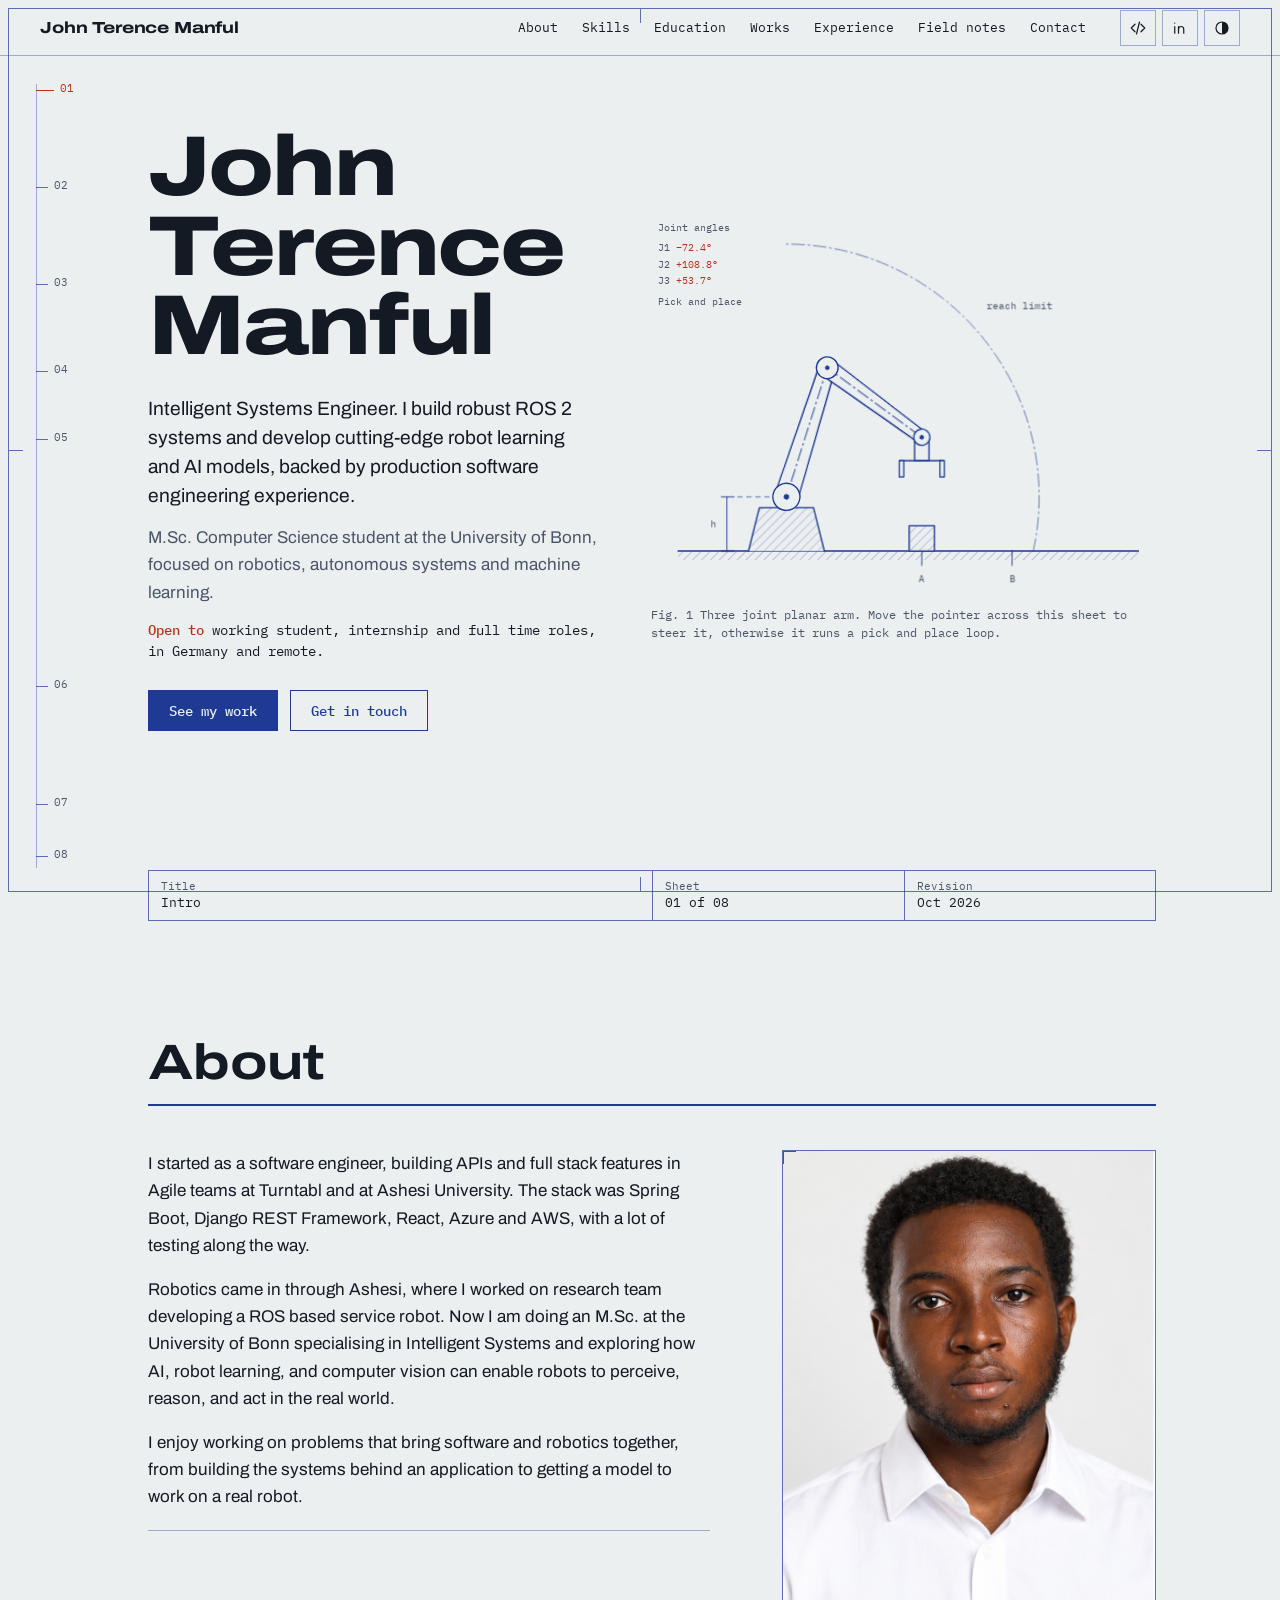
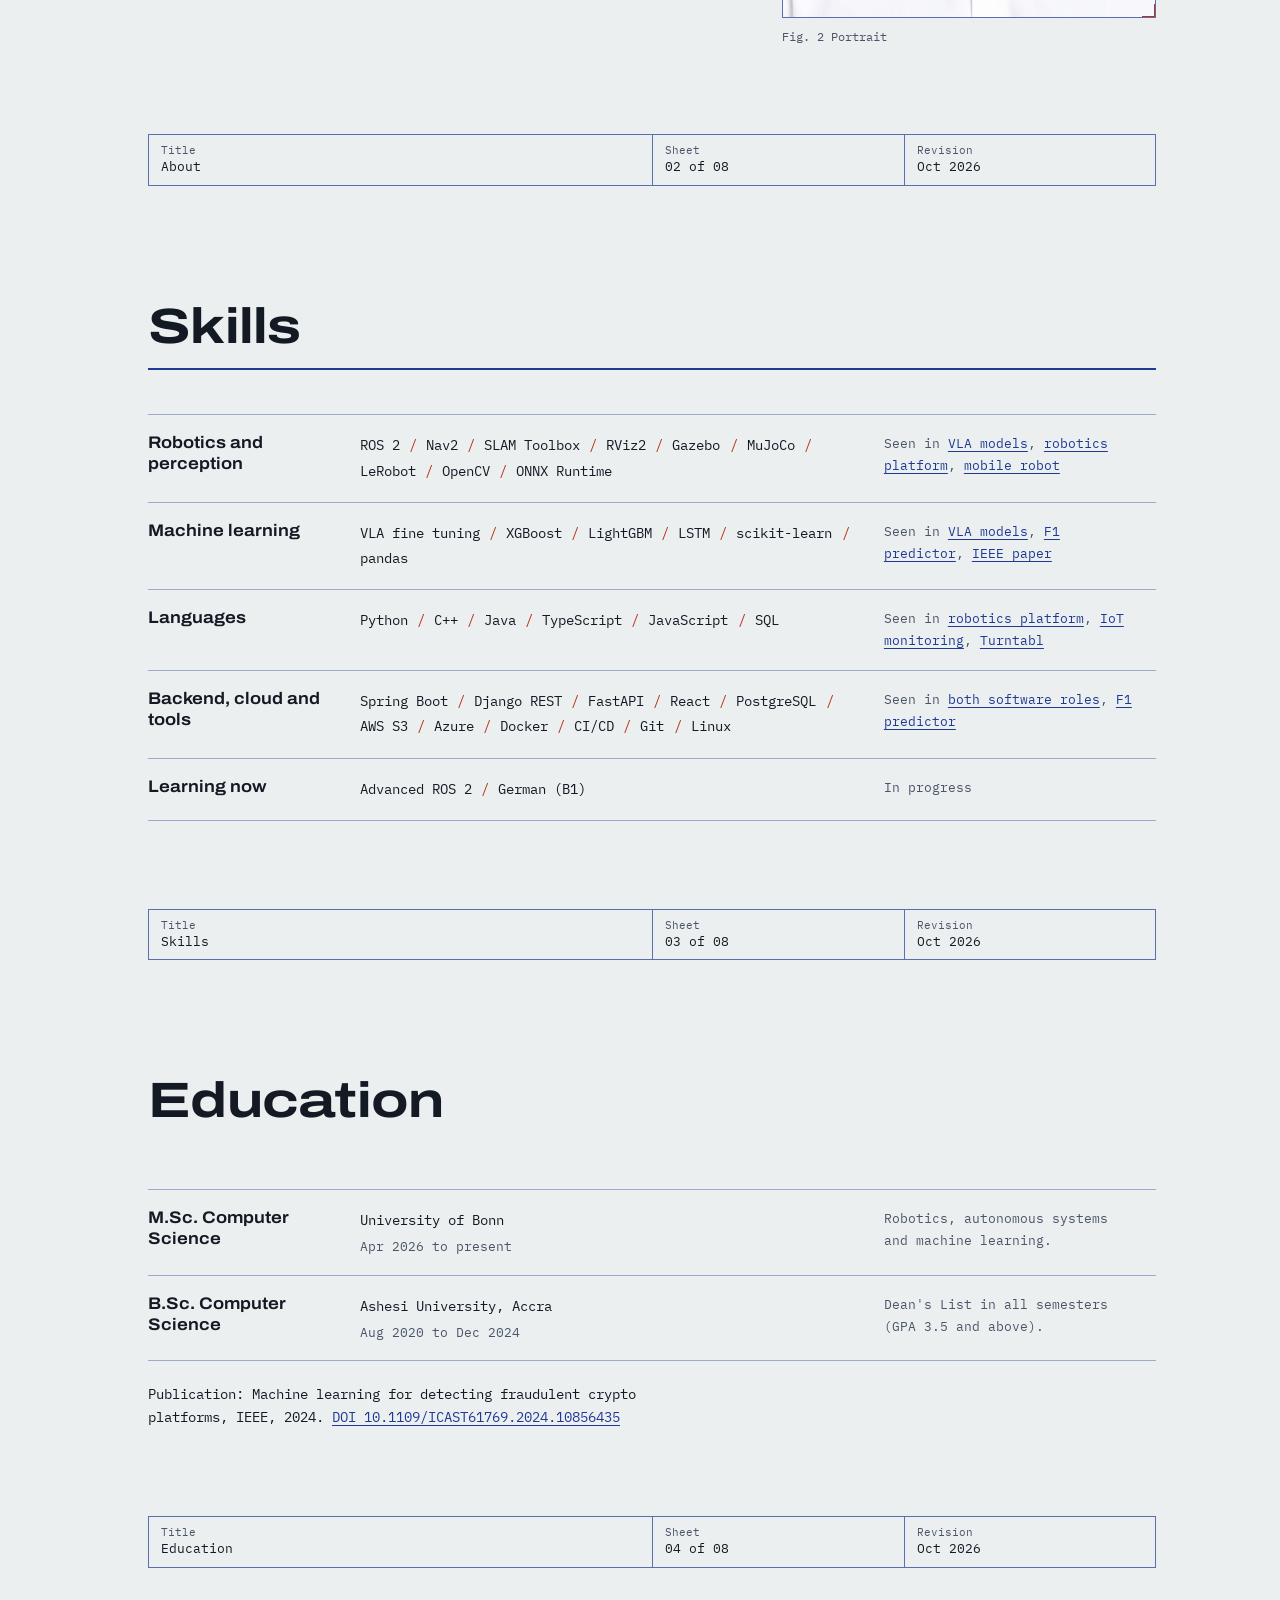
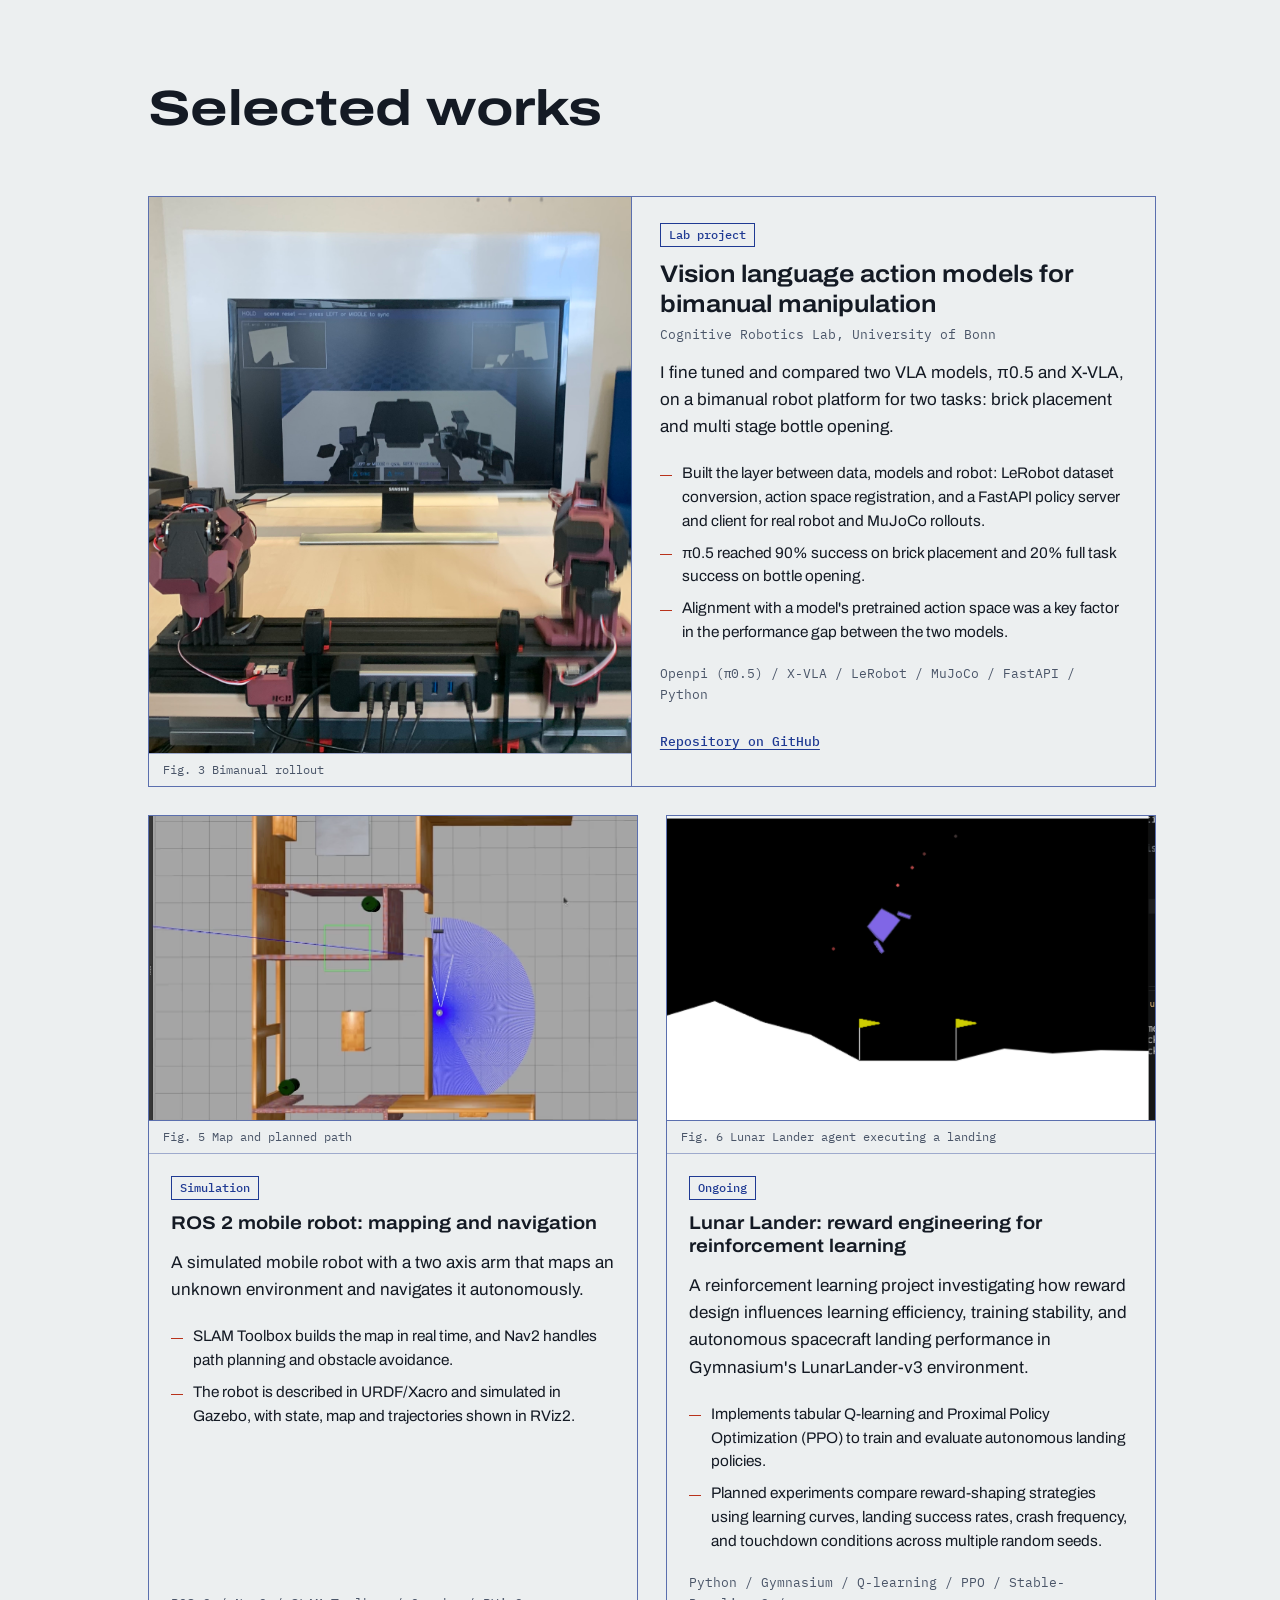
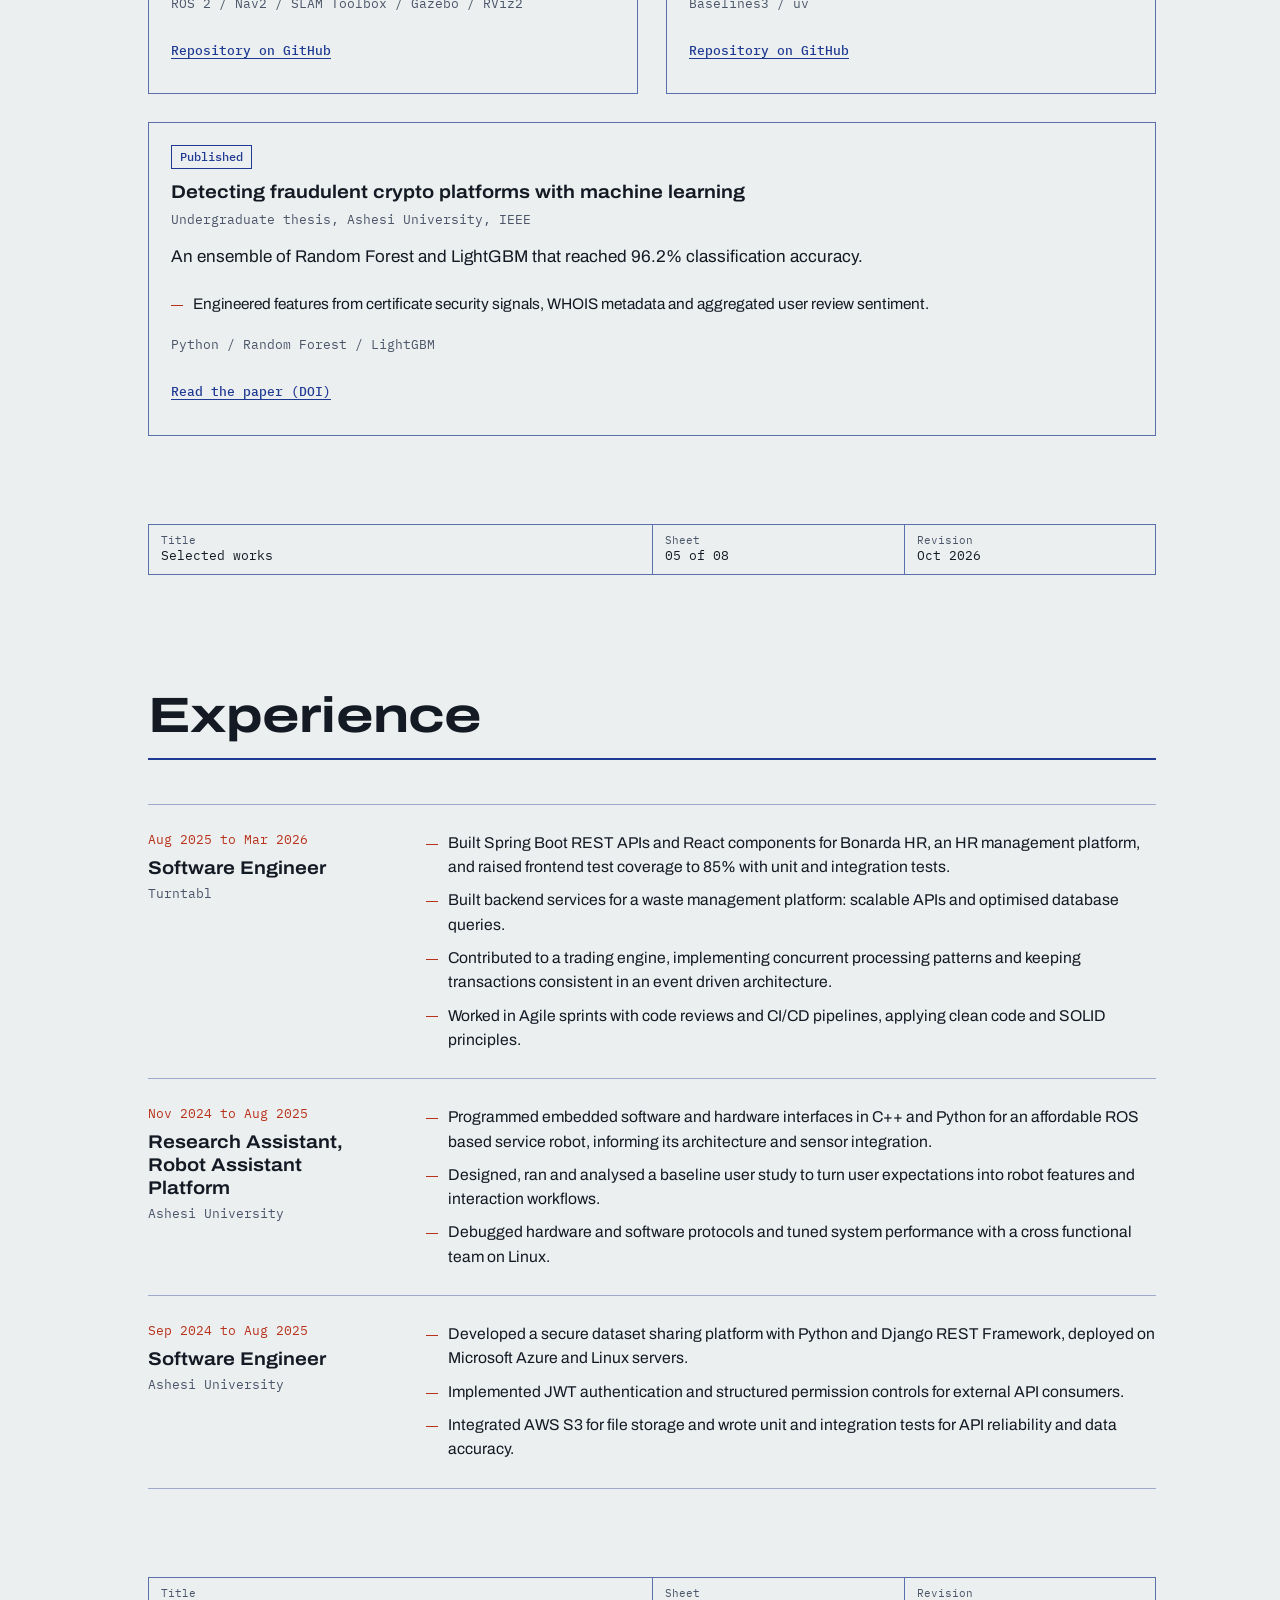
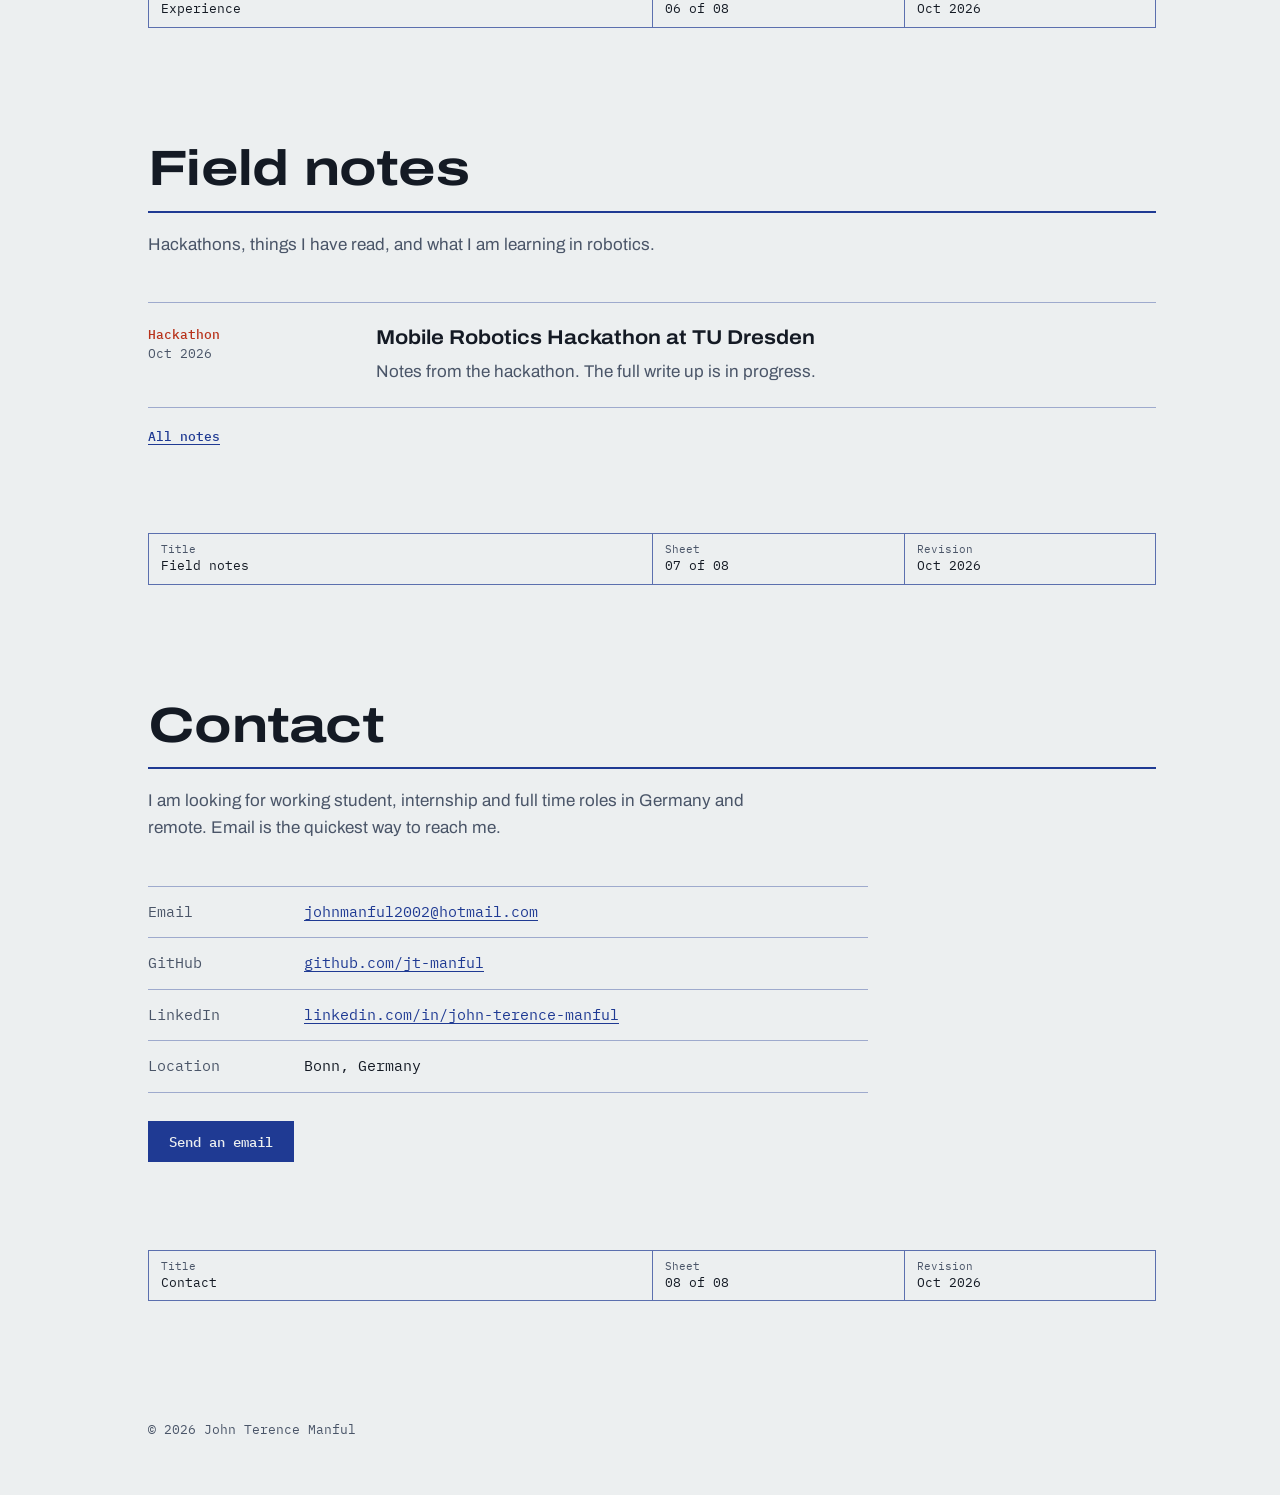
==== commit a8ea29c7: "updated descriptions in index.html" ====
--- a/index.html
+++ b/index.html
@@ -196,9 +196,9 @@
           <div class="about-text">
             <!-- TODO: read these paragraphs aloud and rewrite anything that does not sound like you. -->
             <p>I started as a software engineer, building APIs and full stack features in Agile teams at Turntabl and at Ashesi University. The stack was Spring Boot, Django REST Framework, React, Azure and AWS, with a lot of testing along the way.</p>
-            <p>Robotics came in through a Ashesi, where I programmed a ROS based service robot in C++ and Python and ran a user study. Now I am doing an M.Sc. at the University of Bonn and fine tuning vision language action models on a bimanual robot in the Cognitive Robotics Lab.</p>
-            <p>What keeps me interested is the point where software meets the physical world: data pipelines, policy servers, simulation and real hardware all having to work together.</p>
-            <p class="learning"><strong>Currently learning:</strong> advanced ROS 2, and German (B1). English is fluent.</p>
+            <p>Robotics came in through Ashesi, where I worked on research team developing a ROS based service robot. Now I am doing an M.Sc. at the University of Bonn specialising in Intelligent Systems and exploring how AI, robot learning, and computer vision can enable robots to perceive, reason, and act in the real world.</p>
+            <p>I enjoy working on problems that bring software and robotics together, from building the systems behind an application to getting a model to work on a real robot.</p>
+            <p class="learning"></p>
           </div>
           <figure class="fig portrait">
             <div class="fig-frame">
@@ -219,7 +219,6 @@
       <section class="sheet" id="skills" aria-labelledby="skills-h" data-sheet="Skills">
         <div class="sheet-head">
           <h2 id="skills-h">Skills</h2>
-          <p class="lede">Each group points to the work that shows it.</p>
         </div>
         <!-- TODO: Redis, microservices, Azure IoT and AWS IoT are on your CV but not tied to a project here. Add them back once you can point to where you used them. -->
         <table class="table">
@@ -288,7 +287,6 @@
       <section class="sheet" id="works" aria-labelledby="works-h" data-sheet="Works">
         <div class="sheet-head">
           <h2 id="works-h">Selected works</h2>
-          <p class="lede">Robotics and robot learning first, then supporting engineering and research.</p>
         </div>
 
         <div class="works">
